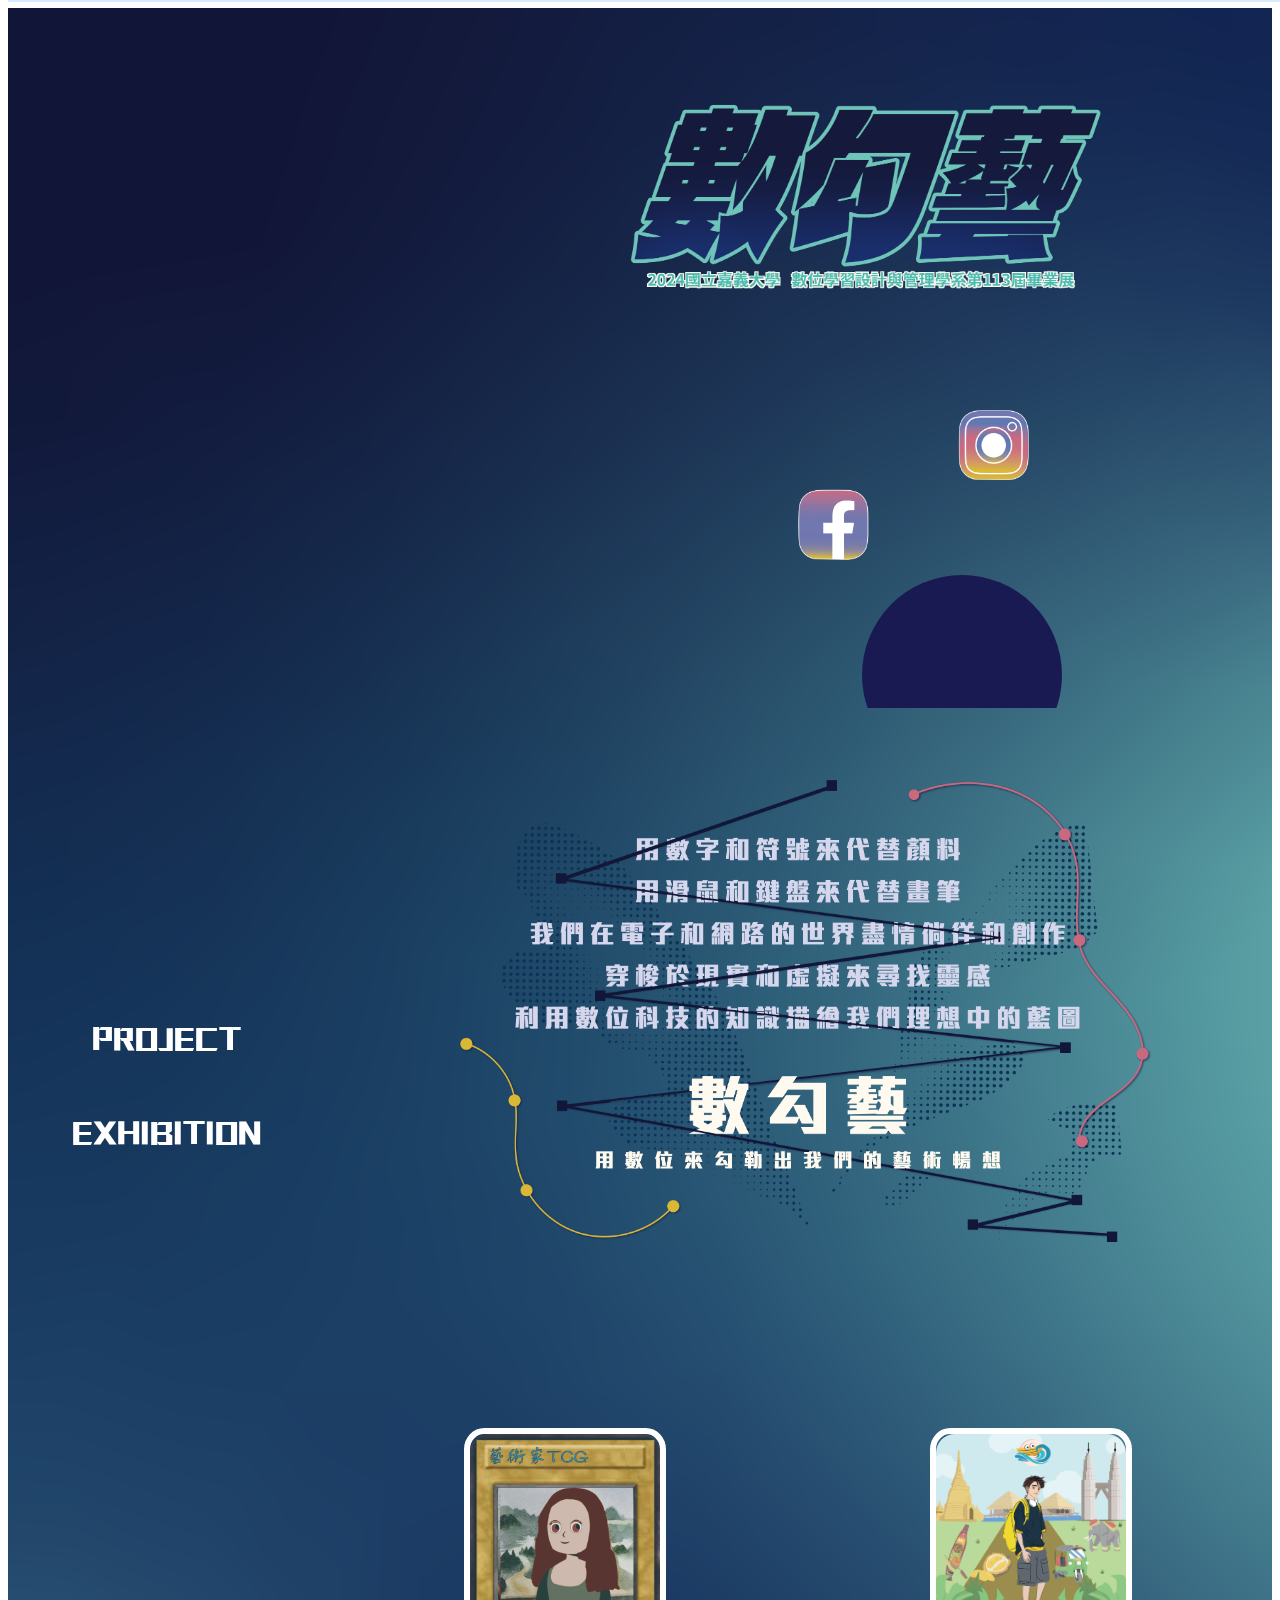
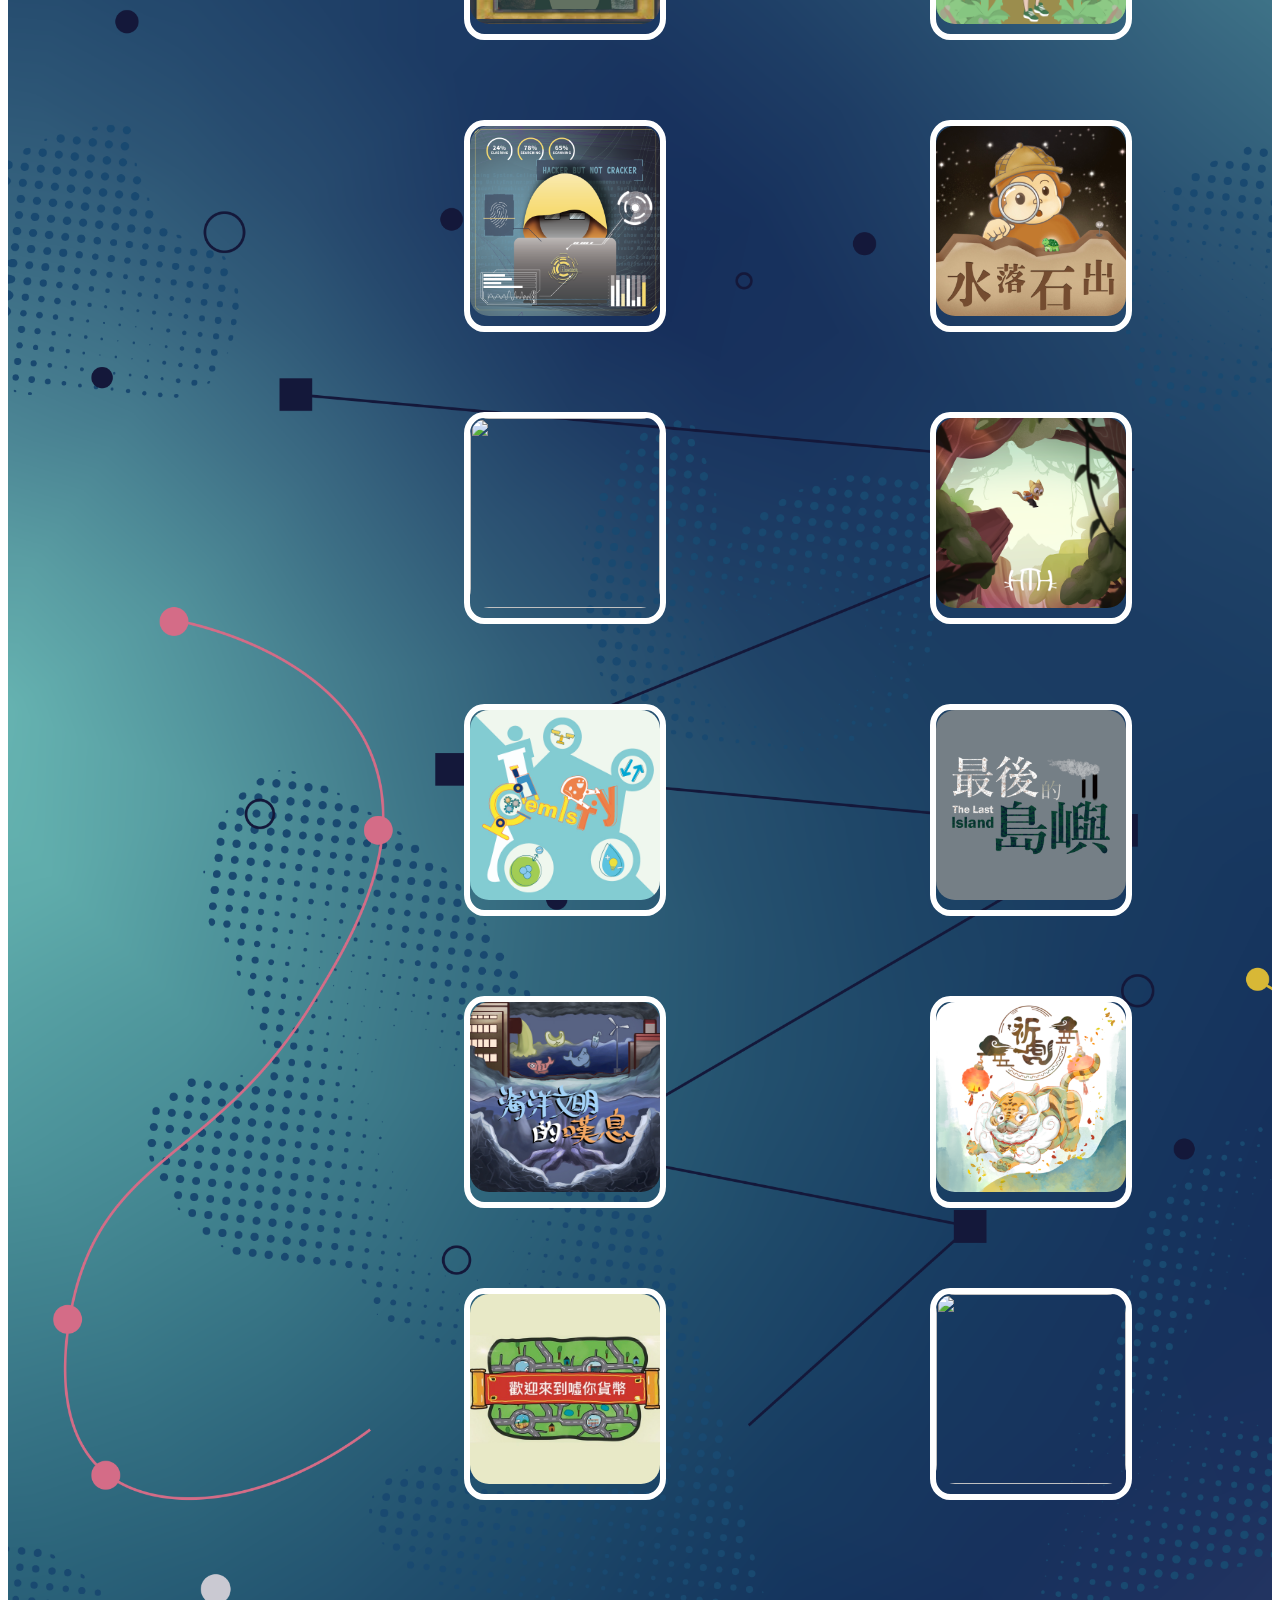
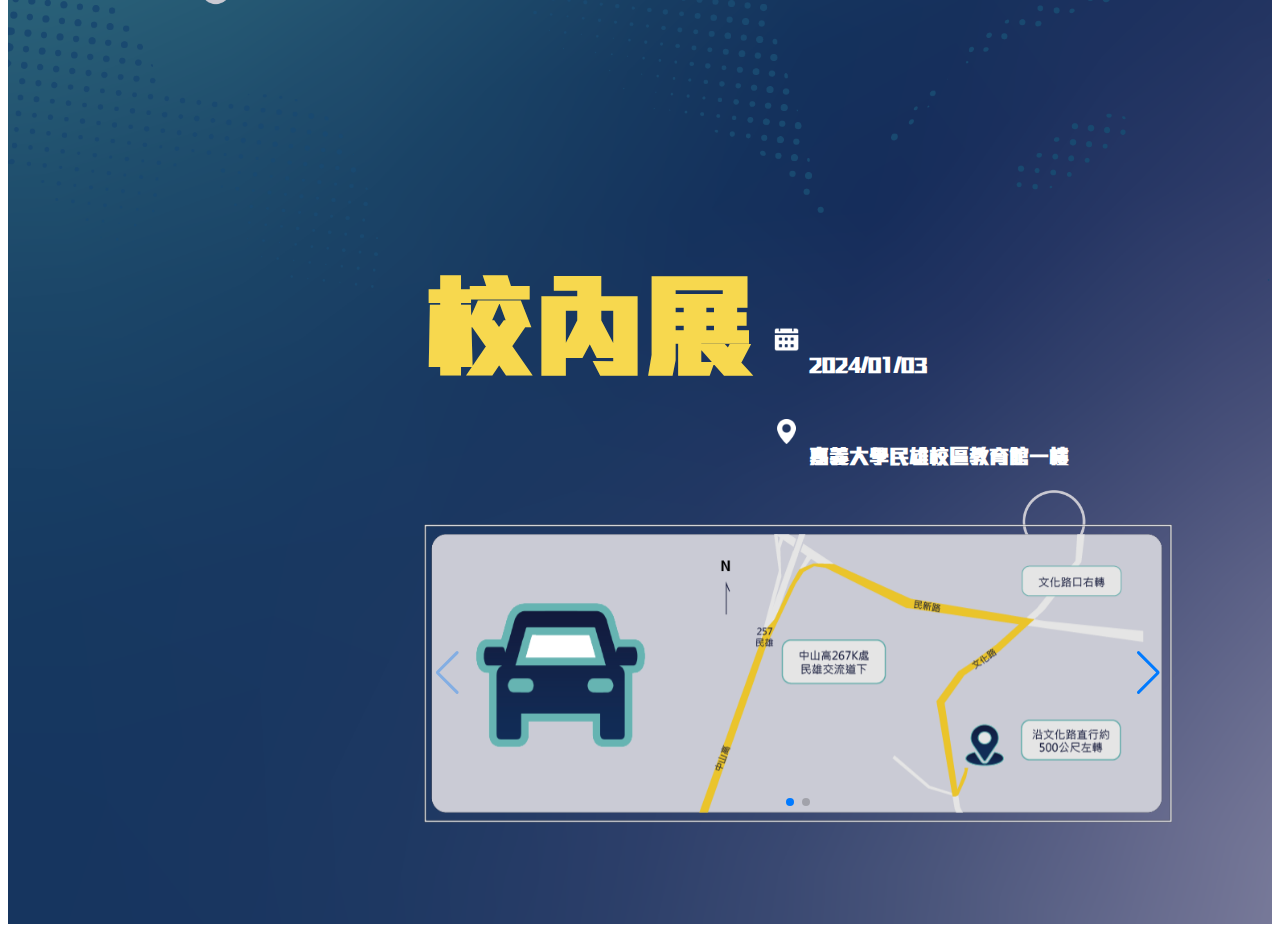
==== index.html @ fd6ba342 "1211" ====
<!DOCTYPE HTML>
<html>
<head>
    <meta charset="UTF-8">
    <meta name="viewport" content="width=device-width, initial-scale=1">
    <title>113屆 數勾藝</title>
    <!-- Favicon Icon -->
    <link rel="icon" type="images/png" href="#" />
    <!-- Main style CSS -->
    <link rel="stylesheet" href="css/style.css" />
    <!-- bootstrap -->
    <link href="https://cdn.jsdelivr.net/npm/bootstrap@5.0.2/dist/css/bootstrap.min.css" rel="stylesheet" integrity="sha384-EVSTQN3/azprG1Anm3QDgpJLIm9Nao0Yz1ztcQTwFspd3yD65VohhpuuCOmLASjC" crossorigin="anonymous">
    <script src="https://cdn.jsdelivr.net/npm/bootstrap@5.0.2/dist/js/bootstrap.bundle.min.js" integrity="sha384-MrcW6ZMFYlzcLA8Nl+NtUVF0sA7MsXsP1UyJoMp4YLEuNSfAP+JcXn/tWtIaxVXM" crossorigin="anonymous"></script>
    <!-- 字體 -->
    <link rel="preconnect" href="https://fonts.googleapis.com">
    <link rel="preconnect" href="https://fonts.gstatic.com" crossorigin>
    <link href="https://fonts.googleapis.com/css2?family=Aoboshi+One&display=swap" rel="stylesheet">
    <!-- 輪播 -->
    <link rel="stylesheet" href="https://cdn.jsdelivr.net/npm/swiper@11/swiper-bundle.min.css" />
    
</head>
<body>
    <header  id="navbar">
        <ul class="nav">
            <div>
                <li class="nav-item">
                    <a class="nav-link"  href="#" target="_blank"><div class="icon"></div></a>
                </li>
            </div>
            <div>
                <li class="nav-item project">
                    <a class="nav-link "  href="#" target="_blank">Project</a>
                </li>
                <li class="nav-item">
                    <a class="nav-link "  href="#"  target="_blank"><div class="iconR yt"></div></a>
                </li>
                <li class="nav-item">
                    <a class="nav-link "  href="#" target="_blank"><div class="iconR fb"></div></a>
                </li>
                <li class="nav-item">
                    <a class="nav-link " href="#" ><div class="iconR ig"></div></a>
                </li>
            </div>
        </ul>
    </header>
    
    <div class="bgAll">
        <section id="s1">
            
            <div class="top">
                <div class="icon big"></div>
                <a href="#"><div class="iconR ig content"></div></a>
                <a href="#"><div class="iconR fb content"></div></a>
                <a href="#"><div class="circle"></div></a>
                <iframe class="video" width="560" height="315" src="https://www.youtube.com/embed/B3FchQ9ta0U?si=20FSA_n8aL8uyVD2" title="YouTube video player" frameborder="0" allow="accelerometer; autoplay; clipboard-write; encrypted-media; gyroscope; picture-in-picture; web-share" allowfullscreen></iframe>
            </div>
        </section>
        
        <section id="s2">
            <div class="left">
                <div class="textL">
                    <a href="#run1">PROJECT</a><br><br>
                    <a href="#run2">EXHIBITION</a>
                </div>
            </div>
            <div class="right">
                <div class="intro">
                    <img src="image/介紹文字.png" alt="">
                </div>
                
                <div class="cards" id="run1">
                    <div>
                        <a href="#">
                            <img src="image/主視覺/藝術家TCG.jpg" alt="">
                            
                        </a>
                    </div>
                    <div>
                        <a href="#">
                            <img src="image/主視覺/你來See SEA.png" alt="">
                        </a>
                    </div>
                    <div>
                        <a href="#">
                            <img src="image/主視覺/Rootkit.png" alt="">
                        </a>
                    </div>
                    <div>
                        <a href="#">
                            <img src="image/主視覺/水落石出.jpg" alt="">
                        </a>
                    </div>
                    <div>
                        <a href="#">
                            <img src="image/主視覺/甲蟲.png" alt="">
                        </a>
                    </div>
                    <div>
                        <a href="#">
                            <img src="image/主視覺/HTH.png" alt="">
                        </a>
                    </div>
                    <div>
                        <a href="#">
                            <img src="image/主視覺/ChemIsTry.jpg" alt="">
                        </a>
                    </div>
                    <div>
                        <a href="#">
                            <img src="image/主視覺/最後的島嶼.png" alt="">
                        </a>
                    </div>
                    <div>
                        <a href="#">
                            <img src="image/主視覺/海洋文明的嘆息.jpg" alt="">
                        </a>
                    </div>
                    <div>
                        <a href="#">
                            <img src="image/主視覺/祈虎.PNG" alt="">
                        </a>
                    </div>
                    <div>
                        <a href="#">
                            <img src="image/主視覺/噓你貨幣.jpg" alt="">
                        </a>
                    </div>
                    <div>
                        <a href="#">
                            <img src="image/主視覺/漫步雲端.png" alt="">
                        </a>
                    </div>
                </div>
                
                <div class="exhibit" id="run2">
                    <div class="inner">
                        <div class="exhtext in">
                            <div>
                                <h1>校內展</h1>
                            </div>
                            <div class="detail">
                                <div class="date">
                                    <img src="image/calendarW.png" alt="">
                                    <h2 class="dateText">2024/01/03</h2>
                                </div>
                                <div class="place">
                                    <img src="image/pinW.png" alt="">
                                    <a href="https://maps.app.goo.gl/aUCXbXiKTsxiELLd9" target="_blank"><h2 class="placeText">嘉義大學民雄校區教育館一樓</h2></a>
                                </div>
                            </div>
                        </div>
                        <div class="swiper mySwiper">
                            <div class="swiper-wrapper">
                                <div class="swiper-slide"><img src="image/校內展汽車路線.png" alt=""></div>
                                <div class="swiper-slide"><img src="image/校內展公車路線.png" alt=""></div>
                            </div>
                            <div class="swiper-button-next"></div>
                            <div class="swiper-button-prev"></div>
                            <div class="swiper-pagination"></div>
                        </div>
                        
                    </div>
                </div>
            </div>
        </section>
    </div>
    
</body>

<script src="https://code.jquery.com/jquery-2.2.4.min.js" integrity="sha256-BbhdlvQf/xTY9gja0Dq3HiwQF8LaCRTXxZKRutelT44=" crossorigin="anonymous"></script>
<script src="https://cdn.jsdelivr.net/npm/swiper@11/swiper-bundle.min.js"></script>
<script src="js/script.js"></script>
</html>
---- css/style.css ----
@font-face {
    font-family: 'MyCustomFont';
    src: url('../font/MengNaChaoGangHei-1.otf') format('truetype'); /* 字體檔案的路徑和格式 */
    /* 可選：你也可以提供其他格式的字體，以確保跨瀏覽器的兼容性 */
}
*{
    font-family: 'MyCustomFont', sans-serif;
}
header{
    background-color: rgba(194, 226, 254, 0.648);
    position: fixed;
    width: 100%;
    z-index: 2;
    transition: top 0.3s ease;
    top: -100px;
}
.nav{
    display: flex;
    justify-content: space-between;
}
.nav div{
    flex-direction: row;
    display: flex;
    flex-wrap: wrap;
}
.nav  li{
    margin: 0px 10px 0px 10px;
}
.nav  li  a{
    display: flex;
    align-items: center;
    justify-content: center;
    padding: 0px 5px 0px 5px;
}
.nav-item.project > a{
    text-align: center;
    height: 66px;
    line-height: 50px;
    font-size: 22px;
    color: rgb(255, 255, 255);
}
.icon{
    background: url(../image/畢展主視覺標題文字.png);
    width: 120px;
    height: 70px;
    background-size: cover;
    background-repeat: no-repeat;
}
.iconR{
    width: 65px;
    height: 60px;
    background-size: contain;
    background-repeat: no-repeat;
}
.iconR.yt{
    background-image: url(../image/yt.png);
}
.iconR.fb{
    background-image: url(../image/fb.png);
}
.iconR.ig{
    background-image: url(../image/ig.png);
}

.all{
    height: 1000px;
    width: 100%;
    background-image: url(../image/bg.png);
    background-size: cover;
}
.bgAll{
    background-image: url(../image/長條圖（封面連下半部）.png);
    background-size: cover;
}
#s1 {
    width: 100%;
    height: 700px;
    overflow: hidden;
    position: relative;
    
}

.icon.big{
    position: absolute;
    width: 550px;
    height: 350px;
    top: 1vh;
    right: 160px;
}
.iconR.ig.content{
    position: absolute;
    right: 220px;
    top: 43vh;
    width: 110px;
    height: 100px;
}
.iconR.fb.content{
    position: absolute;
    right: 380px;
    top: 52vh;
    width: 110px;
    height: 100px;
}
.circle{
    position: absolute;
    width: 200px;
    height:200px;
    top: 63vh;
    right: 210px;
    border-radius: 50%;
    background-color: rgb(26, 26, 82);
}
.video{
    position: absolute;
    top: 48vh;
    left: 250px;
}
#s2{
    width: 100%;
    height: auto;
    /* background-image: url(../image/BG2.png);
    background-size: cover; */
    display: flex;
}
.left{
    height: auto;
    width: 25%;
    display: flex;
    align-items: center;
    flex-direction: column;
    padding-top: 300px;
    /* border-right: ; */
}
.right{
    height: 100%;
    width: 75%;
}
.left > div{
    position: sticky;
    top: 300px;
    text-align: center;
}
.left > div a{
    font-size: 30px;
    font-family: 'MyCustomFont', sans-serif;
    color: rgb(0, 0, 0);
    text-decoration: none;
    color: white;
}
.left a:hover{
    text-decoration: underline;
}
.cards{
    display: flex;
    justify-content: space-between;
    flex-wrap: wrap;
    padding: 100px;
}.cards > div{
    margin: 40px;
    /* filter: drop-shadow(2px 2px 10px white); */
    border: solid 6px white;
    border-radius: 10%;
}
.cards > div img{
    width: 190px;
    height: 190px;
    border-radius: 10%;
}

.cards div:hover img{
    opacity: 0.4;
    transition-duration: 0.5s;
}
.cards div:hover{
    transform: scale(1.2);
    transition-duration: 0.5s;
}
.cards div:hover::after{
    opacity: 1;
    transition-duration: 0.5s;
}
.cards > div::after{
    position: absolute;
    width: 190px;
    height: 190px;
    color: rgb(255, 255, 255);
    opacity: 0;
    letter-spacing: 3px;
    top: 70px;
}
.cards > div::before{
    position: absolute;
    width: 190px;
    height: 190px;
    color: rgb(255, 255, 255);
    letter-spacing: 3px;
    top: 105px;
    opacity: 0;
}
.cards > div:nth-child(1)::after{
    content: 'TCG藝術家';
    left: 31px;
    font-size: 22px;
}
.cards > div:nth-child(1)::before{
    content: '#藝術家 #TCG卡牌';
    left: 28px;
    font-size: 12px;
}
.cards > div:nth-child(2)::after{
    content: '你來See SEA';
    left: 16px;
    font-size: 20px;
}
.cards > div:nth-child(2)::before{
    content: '#東南亞 #遊戲';
    left: 40px;
    font-size: 12px;
    top: 102px;
}
.cards > div:nth-child(3)::after{
    content: 'Rootkit';
    left: 36px;
    top: 67px;
    font-size: 26px;
}
.cards > div:nth-child(3)::before{
    content: '#解謎遊戲 #駭客';
    left: 38px;
    font-size: 12px;
}
.cards > div:nth-child(4)::after{
    content: '水落石出';
    left: 38px;
    top: 67px;
    font-size: 27px;
}
.cards > div:nth-child(4)::before{
    content: '#實境解謎 #化石知識';
    left: 22px;
    top: 107px;
    font-size: 12px;
}
.cards > div:nth-child(5)::after{
    content: '甲蟲大小飼';
    left: 25px;
    top: 67px;
    font-size: 26px;
}
.cards > div:nth-child(5)::before{
    content: '#甲蟲電子書 #新手入門須知';
    left: 7px;
    top: 107px;
    font-size: 11px;
}
.cards > div:nth-child(6)::after{
    content: 'HTH';
    left: 65px;
    top: 67px;
    font-size: 27px;
}
.cards > div:nth-child(6)::before{
    content: '#橫幅2D遊戲 #家庭關係';
    left: 14px;
    top: 107px;
    font-size: 11px;
}
.cards > div:nth-child(7)::after{
    content: 'ChemIsTry';
    left: 20px;
    font-size: 22px;
}
.cards > div:nth-child(7)::before{
    content: '#數位教材 #化學網頁';
    left: 20px;
    font-size: 12px;
}
.cards > div:nth-child(8)::after{
    content: '最後的島嶼';
    left: 26px;
    top: 67px;
    font-size: 26px;
}
.cards > div:nth-child(8)::before{
    content: '#桌遊 #全球暖化';
    left: 37px;
    top: 107px;
    font-size: 12px;
}
.cards > div:nth-child(9)::after{
    content: '海洋文明的嘆息';
    left: 16px;
    font-size: 20px;
}
.cards > div:nth-child(9)::before{
    content: '#海洋汙染 #橫向RPG遊戲';
    left: 12px;
    font-size: 11px;
}
.cards > div:nth-child(10)::after{
    content: '祈虎';
    left: 65px;
    top: 67px;
    font-size: 27px;
}
.cards > div:nth-child(10)::before{
    content: '#民間信仰 #本土文化';
    left: 22px;
    top: 107px;
    font-size: 12px;
}
.cards > div:nth-child(11)::after{
    content: '噓你貨幣';
    left: 38px;
    top: 67px;
    font-size: 27px;
}
.cards > div:nth-child(11)::before{
    content: '#虛擬貨幣 #動畫影片';
    left: 22px;
    top: 107px;
    font-size: 12px;
}
.cards > div:nth-child(12)::after{
    content: '漫步雲端';
    left: 38px;
    top: 67px;
    font-size: 27px;
}
.cards > div:nth-child(12)::before{
    content: '#360環景 #多媒體互動平台';
    left: 5px;
    top: 107px;
    font-size: 11px;
}
.cards div:hover::after{
    opacity: 1;
    transition-duration: 0.5s;
}
.cards div:hover::before{
    opacity: 1;
    transition-duration: 0.5s;
}
.intro{
    display: flex;
    justify-content: center;
    align-items: center;
}
.intro img{
    width: 80%;
}
.exhibit{
    padding: 100px;
}
.inner{
    display: flex;
    justify-content: center;
    flex-direction: column;
    align-items: center;
}

.exhtext{
    display: flex;
    justify-content: start;
    align-items: flex-end;
    flex-direction: row;
    width: 100%;
}
.exhtext > div:first-child{
    margin-right: 20px;
}
.exhtext h1{
    color: rgb(247, 216, 78);
    font-size: 110px;
}
.exhtext h2{
    color: white;
    padding-bottom: 10px;
    font-size: 20px;
}
.exhtext a{
    text-decoration: none;
}
.innerPho img{
    width: 100%;   
}
.detail > div{
    display: flex;
    flex-direction: row;
    margin-bottom: 8px;
    text-align: center;
}
.detail img{
    width: 25px;
    height: 25px;
    margin-right: 10px;
}
.swiper {
    width: 100%;
    height: 100%;
    margin-top: 10px;
}

.swiper-slide {
    text-align: center;
    font-size: 18px;
    background: transparent;
    display: flex;
    justify-content: center;
    align-items: center;
}

.swiper-slide img {
    display: block;
    width: 100%;
    height: 100%;
    object-fit: cover;
}
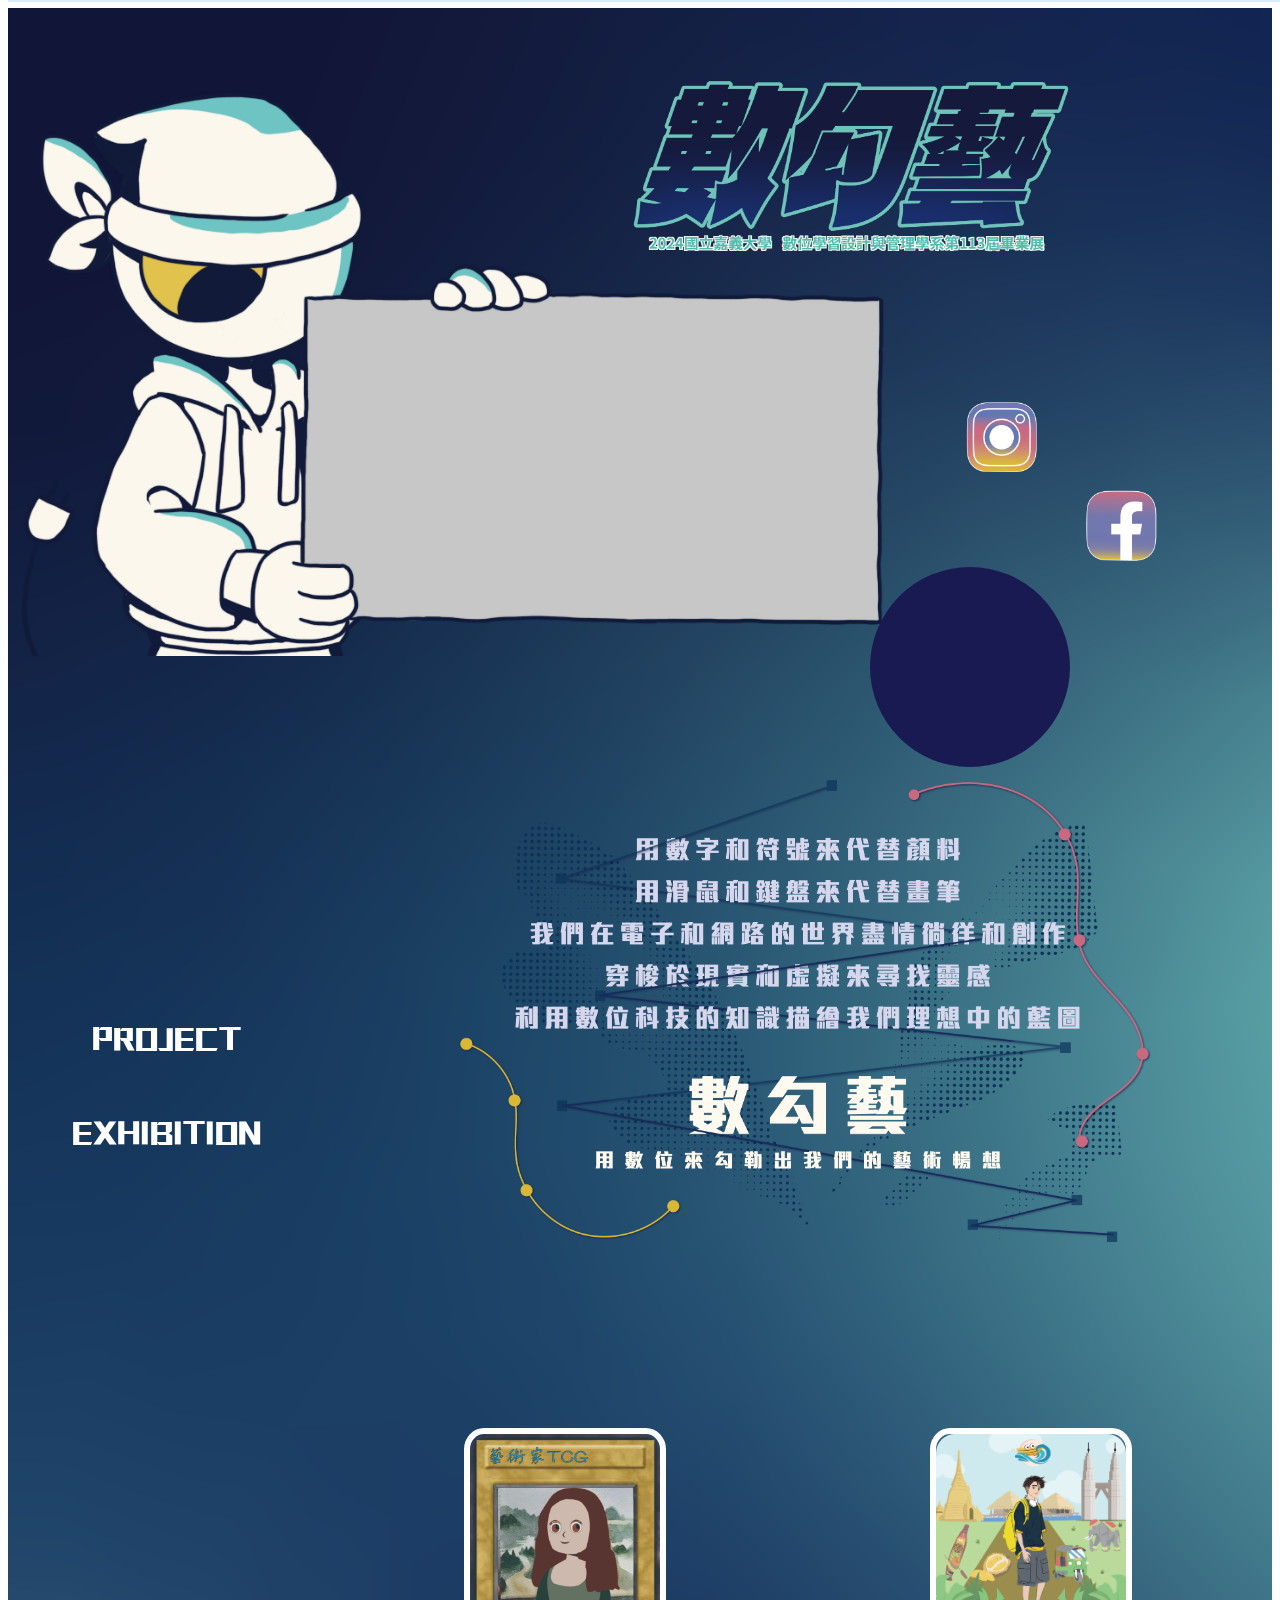
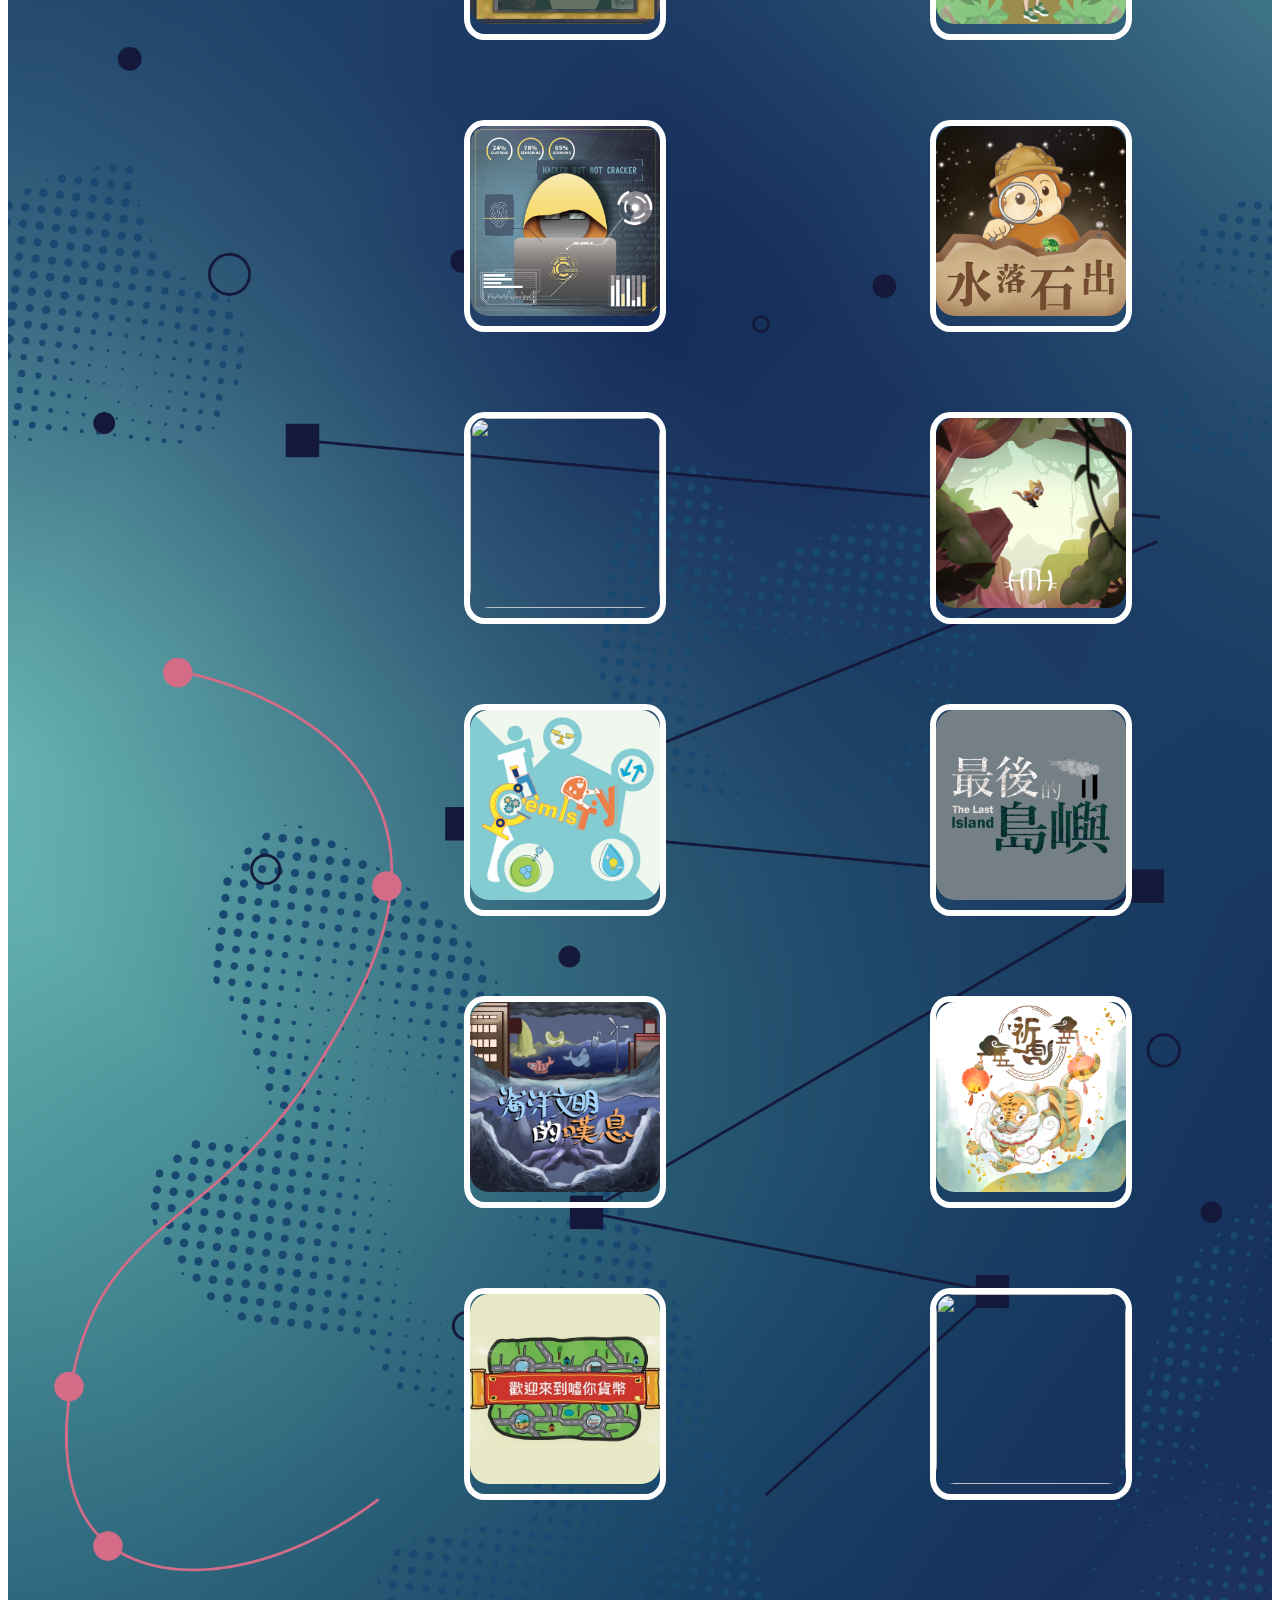
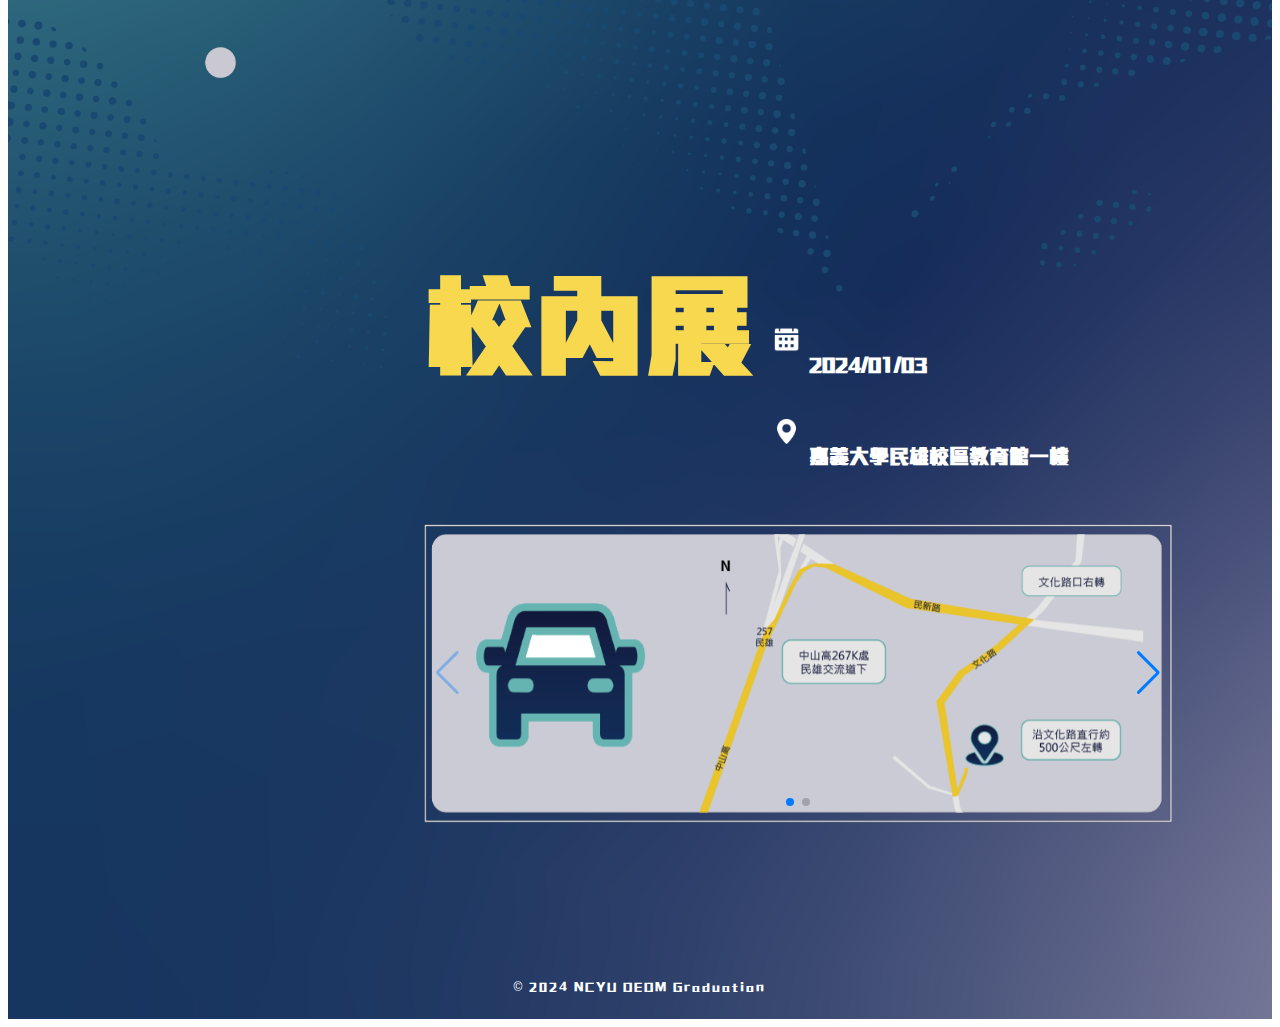
==== commit 116fdc95: "1213" ====
--- a/index.html
+++ b/index.html
@@ -11,10 +11,6 @@
     <!-- bootstrap -->
     <link href="https://cdn.jsdelivr.net/npm/bootstrap@5.0.2/dist/css/bootstrap.min.css" rel="stylesheet" integrity="sha384-EVSTQN3/azprG1Anm3QDgpJLIm9Nao0Yz1ztcQTwFspd3yD65VohhpuuCOmLASjC" crossorigin="anonymous">
     <script src="https://cdn.jsdelivr.net/npm/bootstrap@5.0.2/dist/js/bootstrap.bundle.min.js" integrity="sha384-MrcW6ZMFYlzcLA8Nl+NtUVF0sA7MsXsP1UyJoMp4YLEuNSfAP+JcXn/tWtIaxVXM" crossorigin="anonymous"></script>
-    <!-- 字體 -->
-    <link rel="preconnect" href="https://fonts.googleapis.com">
-    <link rel="preconnect" href="https://fonts.gstatic.com" crossorigin>
-    <link href="https://fonts.googleapis.com/css2?family=Aoboshi+One&display=swap" rel="stylesheet">
     <!-- 輪播 -->
     <link rel="stylesheet" href="https://cdn.jsdelivr.net/npm/swiper@11/swiper-bundle.min.css" />
     
@@ -49,10 +45,11 @@
             
             <div class="top">
                 <div class="icon big"></div>
+                <div class="videoBG"><img src="image/影片背景.PNG" alt=""></div>
                 <a href="#"><div class="iconR ig content"></div></a>
                 <a href="#"><div class="iconR fb content"></div></a>
                 <a href="#"><div class="circle"></div></a>
-                <iframe class="video" width="560" height="315" src="https://www.youtube.com/embed/B3FchQ9ta0U?si=20FSA_n8aL8uyVD2" title="YouTube video player" frameborder="0" allow="accelerometer; autoplay; clipboard-write; encrypted-media; gyroscope; picture-in-picture; web-share" allowfullscreen></iframe>
+                <div class="video"><iframe  width="560" height="315" src="https://www.youtube.com/embed/B3FchQ9ta0U?si=20FSA_n8aL8uyVD2" title="YouTube video player" frameborder="0" allow="accelerometer; autoplay; clipboard-write; encrypted-media; gyroscope; picture-in-picture; web-share" allowfullscreen></iframe></div>
             </div>
         </section>
         
@@ -80,11 +77,11 @@
                             <img src="image/主視覺/你來See SEA.png" alt="">
                         </a>
                     </div>
-                    <div>
-                        <a href="#">
+                    <a href="Rootkit.html">
+                        <div>
                             <img src="image/主視覺/Rootkit.png" alt="">
-                        </a>
-                    </div>
+                        </div>
+                    </a>
                     <div>
                         <a href="#">
                             <img src="image/主視覺/水落石出.jpg" alt="">
@@ -163,8 +160,12 @@
                 </div>
             </div>
         </section>
+        <footer>
+            <p>© 2024 NCYU DEDM Graduation</p>
+        </footer>
     </div>
     
+
 </body>
 
 <script src="https://code.jquery.com/jquery-2.2.4.min.js" integrity="sha256-BbhdlvQf/xTY9gja0Dq3HiwQF8LaCRTXxZKRutelT44=" crossorigin="anonymous"></script>
--- a/css/style.css
+++ b/css/style.css
@@ -75,16 +75,14 @@
 #s1 {
     width: 100%;
     height: 700px;
-    overflow: hidden;
-    position: relative;
     
 }
 
 .icon.big{
     position: absolute;
     width: 550px;
-    height: 350px;
-    top: 1vh;
+    height: 300px;
+    top: 0;
     right: 160px;
 }
 .iconR.ig.content{
@@ -96,10 +94,15 @@
 }
 .iconR.fb.content{
     position: absolute;
-    right: 380px;
-    top: 52vh;
+    right: 100px;
+    top: 53vh;
     width: 110px;
     height: 100px;
+}
+.videoBG img{
+    position: absolute;
+    top: 9.5vh;
+    width: 69%;
 }
 .circle{
     position: absolute;
@@ -112,8 +115,8 @@
 }
 .video{
     position: absolute;
-    top: 48vh;
-    left: 250px;
+    top: 46.5vh;
+    left: 27vw;
 }
 #s2{
     width: 100%;
@@ -155,7 +158,8 @@
     justify-content: space-between;
     flex-wrap: wrap;
     padding: 100px;
-}.cards > div{
+}
+.cards > div{
     margin: 40px;
     /* filter: drop-shadow(2px 2px 10px white); */
     border: solid 6px white;
@@ -197,6 +201,37 @@
     top: 105px;
     opacity: 0;
 }
+/* ttt */
+.cards > a > div{
+    margin: 40px;
+    /* filter: drop-shadow(2px 2px 10px white); */
+    border: solid 6px white;
+    border-radius: 10%;
+}
+.cards > a > div img{
+    width: 190px;
+    height: 190px;
+    border-radius: 10%;
+}
+.cards > a > div::after{
+    position: absolute;
+    width: 190px;
+    height: 190px;
+    color: rgb(255, 255, 255);
+    opacity: 0;
+    letter-spacing: 3px;
+    top: 70px;
+}
+.cards > a > div::before{
+    position: absolute;
+    width: 190px;
+    height: 190px;
+    color: rgb(255, 255, 255);
+    letter-spacing: 3px;
+    top: 105px;
+    opacity: 0;
+}
+/* ttt */
 .cards > div:nth-child(1)::after{
     content: 'TCG藝術家';
     left: 31px;
@@ -218,13 +253,13 @@
     font-size: 12px;
     top: 102px;
 }
-.cards > div:nth-child(3)::after{
+.cards > a > div::after{
     content: 'Rootkit';
     left: 36px;
     top: 67px;
     font-size: 26px;
 }
-.cards > div:nth-child(3)::before{
+.cards > a > div::before{
     content: '#解謎遊戲 #駭客';
     left: 38px;
     font-size: 12px;
@@ -341,6 +376,18 @@
     opacity: 1;
     transition-duration: 0.5s;
 }
+
+/* ttt */
+.cards > a > div:hover::after{
+    opacity: 1;
+    transition-duration: 0.5s;
+}
+.cards > a > div:hover::before{
+    opacity: 1;
+    transition-duration: 0.5s;
+}
+/* ttt */
+
 .intro{
     display: flex;
     justify-content: center;
@@ -351,6 +398,7 @@
 }
 .exhibit{
     padding: 100px;
+    padding-bottom: 150px;
 }
 .inner{
     display: flex;
@@ -395,6 +443,17 @@
     height: 25px;
     margin-right: 10px;
 }
+footer{
+    display: flex;
+    justify-content: center;
+}
+footer p{
+    margin: 0;
+    padding-bottom: 20px;
+    color: white;
+    letter-spacing: 2px;
+    font-size: 12px;
+}
 .swiper {
     width: 100%;
     height: 100%;
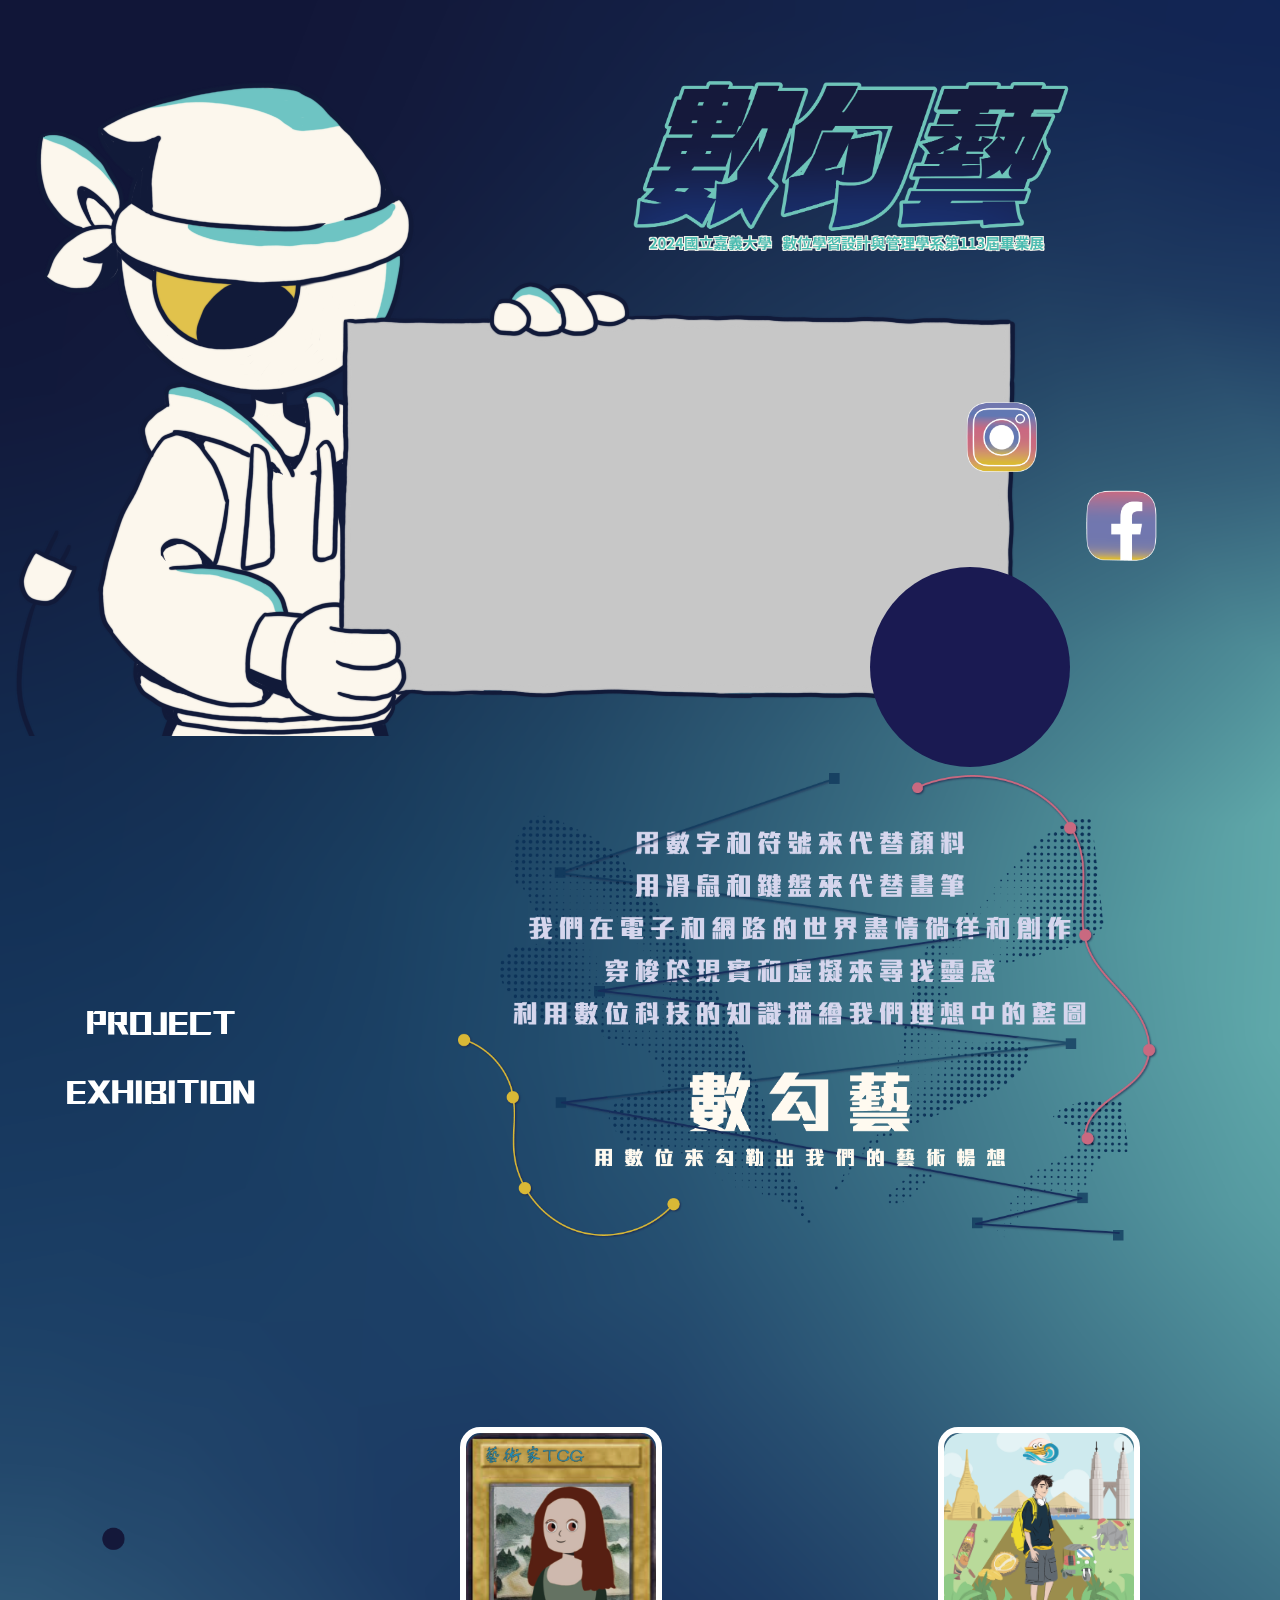
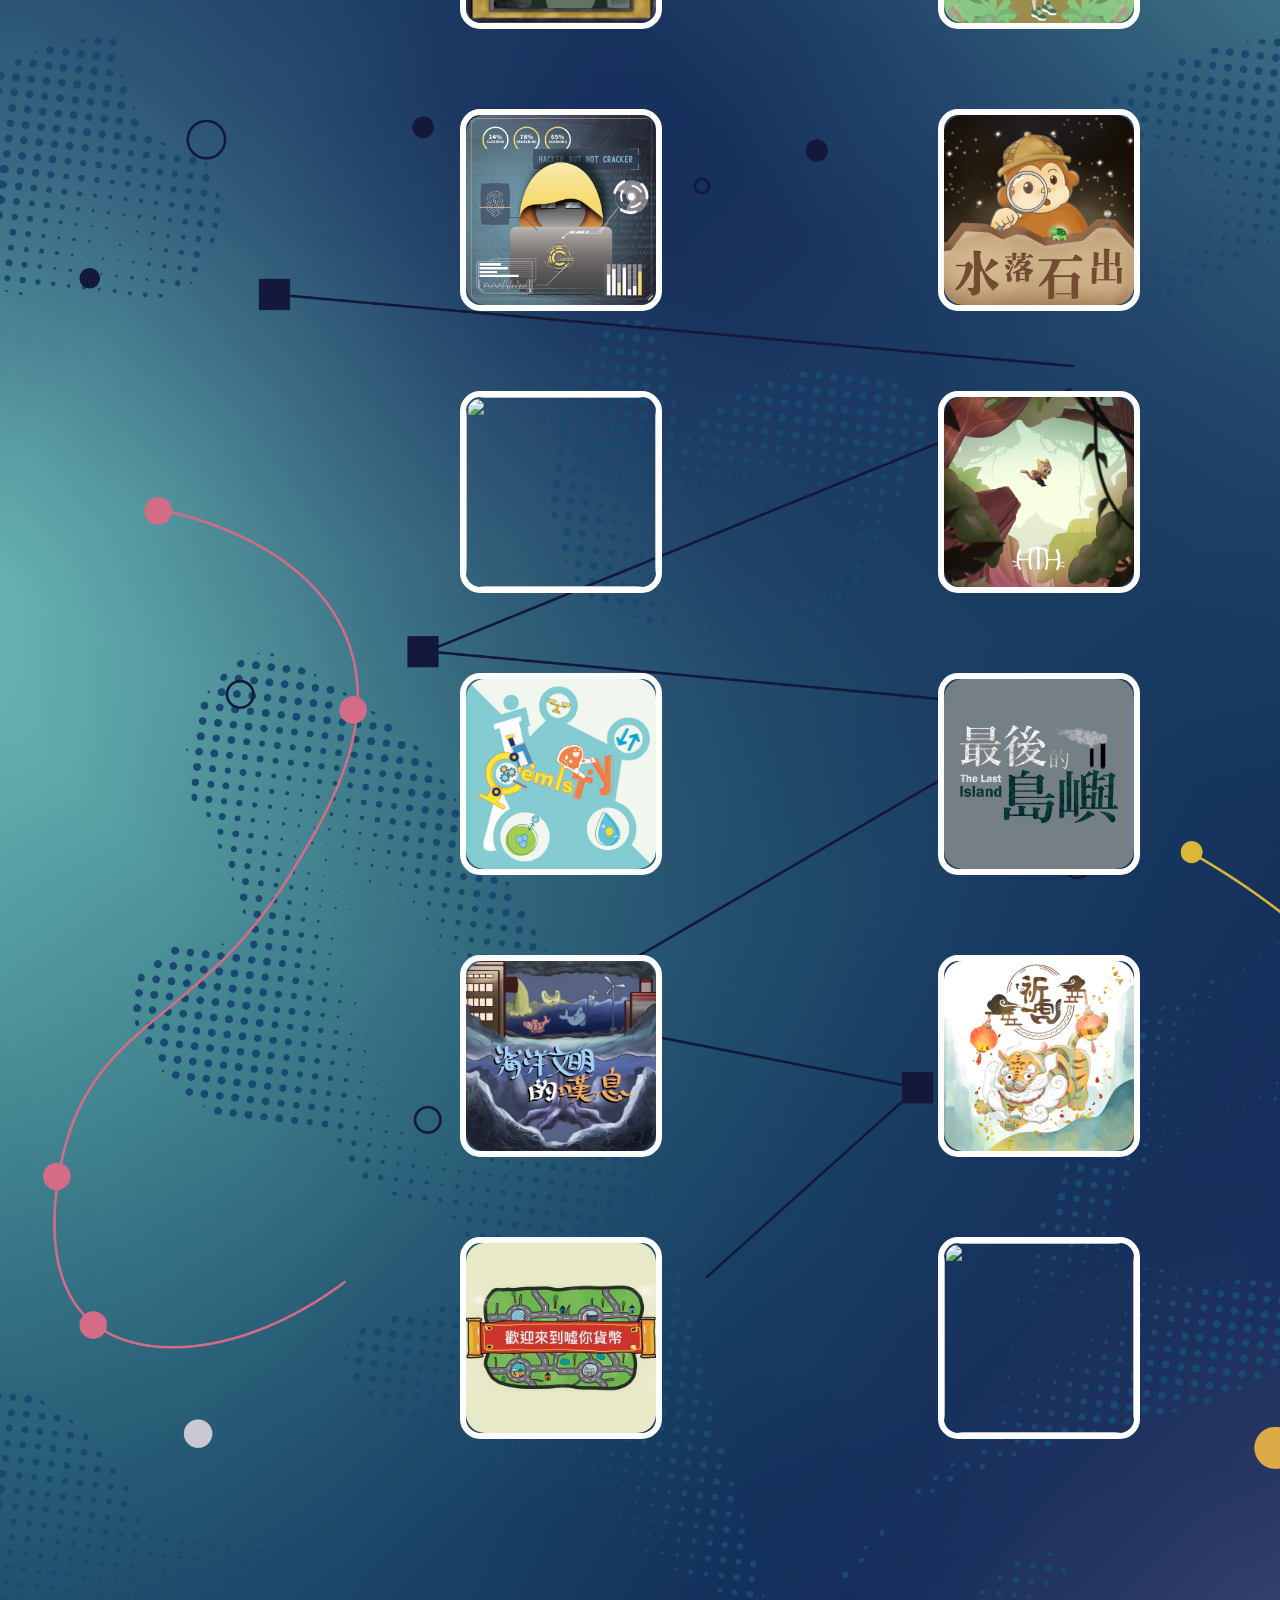
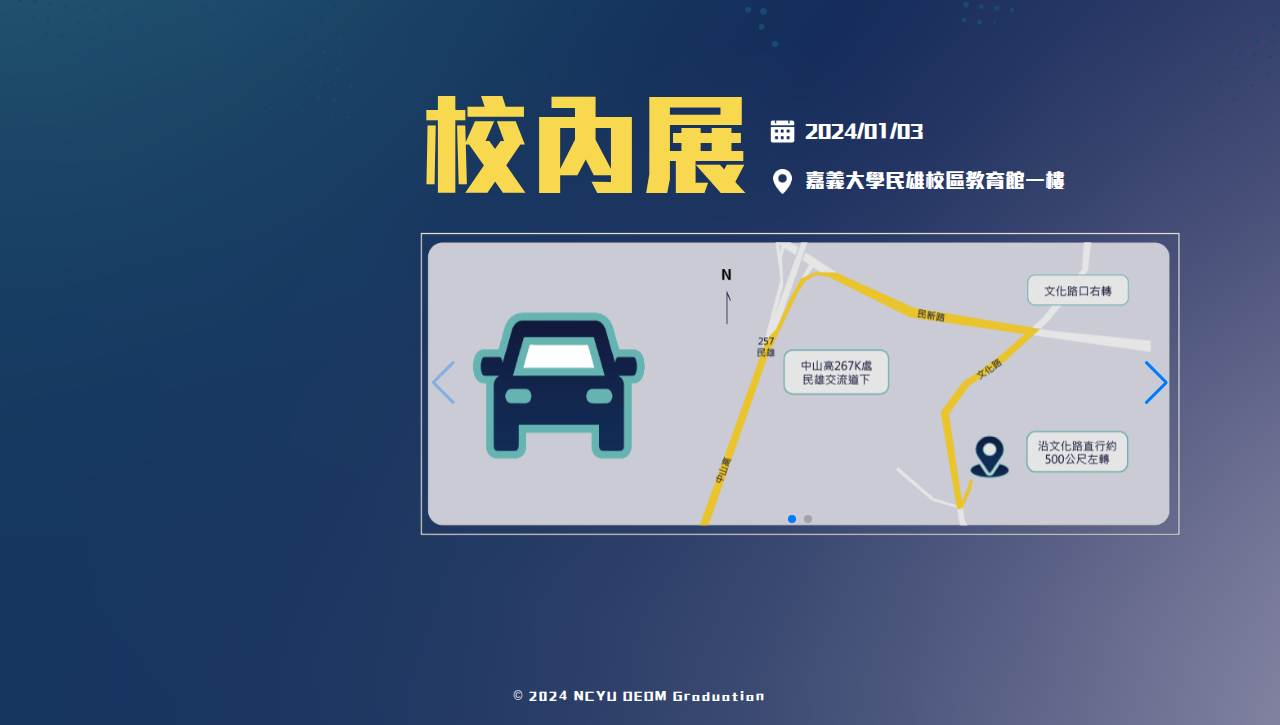
==== commit fd655751: "1215" ====
--- a/index.html
+++ b/index.html
@@ -9,8 +9,10 @@
     <!-- Main style CSS -->
     <link rel="stylesheet" href="css/style.css" />
     <!-- bootstrap -->
-    <link href="https://cdn.jsdelivr.net/npm/bootstrap@5.0.2/dist/css/bootstrap.min.css" rel="stylesheet" integrity="sha384-EVSTQN3/azprG1Anm3QDgpJLIm9Nao0Yz1ztcQTwFspd3yD65VohhpuuCOmLASjC" crossorigin="anonymous">
-    <script src="https://cdn.jsdelivr.net/npm/bootstrap@5.0.2/dist/js/bootstrap.bundle.min.js" integrity="sha384-MrcW6ZMFYlzcLA8Nl+NtUVF0sA7MsXsP1UyJoMp4YLEuNSfAP+JcXn/tWtIaxVXM" crossorigin="anonymous"></script>
+    <link rel="stylesheet" href="https://cdn.jsdelivr.net/npm/bootstrap@4.3.1/dist/css/bootstrap.min.css" integrity="sha384-ggOyR0iXCbMQv3Xipma34MD+dH/1fQ784/j6cY/iJTQUOhcWr7x9JvoRxT2MZw1T" crossorigin="anonymous">
+    <script src="https://code.jquery.com/jquery-3.3.1.slim.min.js" integrity="sha384-q8i/X+965DzO0rT7abK41JStQIAqVgRVzpbzo5smXKp4YfRvH+8abtTE1Pi6jizo" crossorigin="anonymous"></script>
+    <script src="https://cdn.jsdelivr.net/npm/popper.js@1.14.7/dist/umd/popper.min.js" integrity="sha384-UO2eT0CpHqdSJQ6hJty5KVphtPhzWj9WO1clHTMGa3JDZwrnQq4sF86dIHNDz0W1" crossorigin="anonymous"></script>
+    <script src="https://cdn.jsdelivr.net/npm/bootstrap@4.3.1/dist/js/bootstrap.min.js" integrity="sha384-JjSmVgyd0p3pXB1rRibZUAYoIIy6OrQ6VrjIEaFf/nJGzIxFDsf4x0xIM+B07jRM" crossorigin="anonymous"></script>
     <!-- 輪播 -->
     <link rel="stylesheet" href="https://cdn.jsdelivr.net/npm/swiper@11/swiper-bundle.min.css" />
     
@@ -45,11 +47,16 @@
             
             <div class="top">
                 <div class="icon big"></div>
-                <div class="videoBG"><img src="image/影片背景.PNG" alt=""></div>
+                <div class="videoBG">
+                    <img src="image/影片背景.PNG" alt="">
+                    <div class="embed-responsive embed-responsive-16by9" id="video">
+                        <iframe  width="560" height="315" src="https://www.youtube.com/embed/B3FchQ9ta0U?si=20FSA_n8aL8uyVD2" title="YouTube video player" frameborder="0" allow="accelerometer; autoplay; clipboard-write; encrypted-media; gyroscope; picture-in-picture; web-share" allowfullscreen></iframe>
+                    </div>
+                </div>
                 <a href="#"><div class="iconR ig content"></div></a>
                 <a href="#"><div class="iconR fb content"></div></a>
                 <a href="#"><div class="circle"></div></a>
-                <div class="video"><iframe  width="560" height="315" src="https://www.youtube.com/embed/B3FchQ9ta0U?si=20FSA_n8aL8uyVD2" title="YouTube video player" frameborder="0" allow="accelerometer; autoplay; clipboard-write; encrypted-media; gyroscope; picture-in-picture; web-share" allowfullscreen></iframe></div>
+                
             </div>
         </section>
         
@@ -66,67 +73,74 @@
                 </div>
                 
                 <div class="cards" id="run1">
-                    <div>
-                        <a href="#">
-                            <img src="image/主視覺/藝術家TCG.jpg" alt="">
-                            
-                        </a>
-                    </div>
-                    <div>
-                        <a href="#">
+                    <a href="#">
+                        <div>    
+                            <img src="image/主視覺/藝術家TCG.png" alt="">                           
+                        </div>
+                    </a>               
+                    <a href="#">
+                        <div>
                             <img src="image/主視覺/你來See SEA.png" alt="">
-                        </a>
-                    </div>
+                        </div>
+                    </a>
                     <a href="Rootkit.html">
                         <div>
                             <img src="image/主視覺/Rootkit.png" alt="">
                         </div>
                     </a>
-                    <div>
-                        <a href="#">
+                    <a href="#">
+                        <div>
                             <img src="image/主視覺/水落石出.jpg" alt="">
-                        </a>
-                    </div>
-                    <div>
-                        <a href="#">
+                        </div>
+                    </a>
+                    <a href="#">
+                        <div>
                             <img src="image/主視覺/甲蟲.png" alt="">
-                        </a>
-                    </div>
-                    <div>
-                        <a href="#">
+                            
+                        </div>
+                    </a>
+                    <a href="#">
+                        <div>
                             <img src="image/主視覺/HTH.png" alt="">
-                        </a>
-                    </div>
-                    <div>
-                        <a href="#">
-                            <img src="image/主視覺/ChemIsTry.jpg" alt="">
-                        </a>
-                    </div>
-                    <div>
-                        <a href="#">
+                            
+                        </div>
+                    </a>
+                    <a href="#">
+                        <div>
+                            <img src="image/主視覺/ChemIsTry.png" alt="">
+                            
+                        </div>
+                    </a>
+                    <a href="#">
+                        <div>
                             <img src="image/主視覺/最後的島嶼.png" alt="">
-                        </a>
-                    </div>
-                    <div>
-                        <a href="#">
+                            
+                        </div>
+                    </a>
+                    <a href="#">
+                        <div>
                             <img src="image/主視覺/海洋文明的嘆息.jpg" alt="">
-                        </a>
-                    </div>
-                    <div>
-                        <a href="#">
+                            
+                        </div>
+                    </a>
+                    <a href="#">
+                        <div>
                             <img src="image/主視覺/祈虎.PNG" alt="">
-                        </a>
-                    </div>
-                    <div>
-                        <a href="#">
+                            
+                        </div>
+                    </a>
+                    <a href="#">
+                        <div>
                             <img src="image/主視覺/噓你貨幣.jpg" alt="">
-                        </a>
-                    </div>
-                    <div>
-                        <a href="#">
+                            
+                        </div>
+                    </a>
+                    <a href="#">
+                        <div>
                             <img src="image/主視覺/漫步雲端.png" alt="">
-                        </a>
-                    </div>
+                            
+                        </div>
+                    </a>
                 </div>
                 
                 <div class="exhibit" id="run2">
@@ -160,12 +174,12 @@
                 </div>
             </div>
         </section>
-        <footer>
+        <footer class="footer">
             <p>© 2024 NCYU DEDM Graduation</p>
         </footer>
     </div>
     
-
+    
 </body>
 
 <script src="https://code.jquery.com/jquery-2.2.4.min.js" integrity="sha256-BbhdlvQf/xTY9gja0Dq3HiwQF8LaCRTXxZKRutelT44=" crossorigin="anonymous"></script>
--- a/css/style.css
+++ b/css/style.css
@@ -99,10 +99,20 @@
     width: 110px;
     height: 100px;
 }
+.videoBG{
+    width: 60%;
+    top: 75px;
+    position: absolute;
+}
 .videoBG img{
-    position: absolute;
-    top: 9.5vh;
-    width: 69%;
+    
+    
+}
+#video{
+    position: absolute;
+    top: 230px;
+    left: 26vw;
+    width: 65%;
 }
 .circle{
     position: absolute;
@@ -113,16 +123,10 @@
     border-radius: 50%;
     background-color: rgb(26, 26, 82);
 }
-.video{
-    position: absolute;
-    top: 46.5vh;
-    left: 27vw;
-}
+
 #s2{
     width: 100%;
     height: auto;
-    /* background-image: url(../image/BG2.png);
-    background-size: cover; */
     display: flex;
 }
 .left{
@@ -159,31 +163,30 @@
     flex-wrap: wrap;
     padding: 100px;
 }
-.cards > div{
+
+.cards div:hover img{
+    opacity: 0.4;
+    transition-duration: 0.5s;
+}
+.cards div:hover{
+    transform: scale(1.2);
+    transition-duration: 0.5s;
+}
+.cards div:hover::after{
+    opacity: 1;
+    transition-duration: 0.5s;
+}
+.cards > a > div{
     margin: 40px;
-    /* filter: drop-shadow(2px 2px 10px white); */
     border: solid 6px white;
     border-radius: 10%;
 }
-.cards > div img{
+.cards > a > div img{
     width: 190px;
     height: 190px;
     border-radius: 10%;
 }
-
-.cards div:hover img{
-    opacity: 0.4;
-    transition-duration: 0.5s;
-}
-.cards div:hover{
-    transform: scale(1.2);
-    transition-duration: 0.5s;
-}
-.cards div:hover::after{
-    opacity: 1;
-    transition-duration: 0.5s;
-}
-.cards > div::after{
+.cards > a > div::after{
     position: absolute;
     width: 190px;
     height: 190px;
@@ -192,7 +195,7 @@
     letter-spacing: 3px;
     top: 70px;
 }
-.cards > div::before{
+.cards > a > div::before{
     position: absolute;
     width: 190px;
     height: 190px;
@@ -201,53 +204,22 @@
     top: 105px;
     opacity: 0;
 }
-/* ttt */
-.cards > a > div{
-    margin: 40px;
-    /* filter: drop-shadow(2px 2px 10px white); */
-    border: solid 6px white;
-    border-radius: 10%;
-}
-.cards > a > div img{
-    width: 190px;
-    height: 190px;
-    border-radius: 10%;
-}
-.cards > a > div::after{
-    position: absolute;
-    width: 190px;
-    height: 190px;
-    color: rgb(255, 255, 255);
-    opacity: 0;
-    letter-spacing: 3px;
-    top: 70px;
-}
-.cards > a > div::before{
-    position: absolute;
-    width: 190px;
-    height: 190px;
-    color: rgb(255, 255, 255);
-    letter-spacing: 3px;
-    top: 105px;
-    opacity: 0;
-}
-/* ttt */
-.cards > div:nth-child(1)::after{
+.cards > a > div:nth-child(1)::after{
     content: 'TCG藝術家';
     left: 31px;
     font-size: 22px;
 }
-.cards > div:nth-child(1)::before{
+.cards > a > div:nth-child(1)::before{
     content: '#藝術家 #TCG卡牌';
     left: 28px;
     font-size: 12px;
 }
-.cards > div:nth-child(2)::after{
+.cards > a > div:nth-child(2)::after{
     content: '你來See SEA';
     left: 16px;
     font-size: 20px;
 }
-.cards > div:nth-child(2)::before{
+.cards > a > div:nth-child(2)::before{
     content: '#東南亞 #遊戲';
     left: 40px;
     font-size: 12px;
@@ -264,120 +236,110 @@
     left: 38px;
     font-size: 12px;
 }
-.cards > div:nth-child(4)::after{
+.cards > a > div:nth-child(4)::after{
     content: '水落石出';
     left: 38px;
     top: 67px;
     font-size: 27px;
 }
-.cards > div:nth-child(4)::before{
+.cards > a > div:nth-child(4)::before{
     content: '#實境解謎 #化石知識';
     left: 22px;
     top: 107px;
     font-size: 12px;
 }
-.cards > div:nth-child(5)::after{
+.cards > a > div:nth-child(5)::after{
     content: '甲蟲大小飼';
     left: 25px;
     top: 67px;
     font-size: 26px;
 }
-.cards > div:nth-child(5)::before{
+.cards > a > div:nth-child(5)::before{
     content: '#甲蟲電子書 #新手入門須知';
     left: 7px;
     top: 107px;
     font-size: 11px;
 }
-.cards > div:nth-child(6)::after{
+.cards > a > div:nth-child(6)::after{
     content: 'HTH';
     left: 65px;
     top: 67px;
     font-size: 27px;
 }
-.cards > div:nth-child(6)::before{
+.cards > a > div:nth-child(6)::before{
     content: '#橫幅2D遊戲 #家庭關係';
     left: 14px;
     top: 107px;
     font-size: 11px;
 }
-.cards > div:nth-child(7)::after{
+.cards > a > div:nth-child(7)::after{
     content: 'ChemIsTry';
     left: 20px;
     font-size: 22px;
 }
-.cards > div:nth-child(7)::before{
+.cards > a > div:nth-child(7)::before{
     content: '#數位教材 #化學網頁';
     left: 20px;
     font-size: 12px;
 }
-.cards > div:nth-child(8)::after{
+.cards > a > div:nth-child(8)::after{
     content: '最後的島嶼';
     left: 26px;
     top: 67px;
     font-size: 26px;
 }
-.cards > div:nth-child(8)::before{
+.cards > a > div:nth-child(8)::before{
     content: '#桌遊 #全球暖化';
     left: 37px;
     top: 107px;
     font-size: 12px;
 }
-.cards > div:nth-child(9)::after{
+.cards > a > div:nth-child(9)::after{
     content: '海洋文明的嘆息';
     left: 16px;
     font-size: 20px;
 }
-.cards > div:nth-child(9)::before{
+.cards > a > div:nth-child(9)::before{
     content: '#海洋汙染 #橫向RPG遊戲';
     left: 12px;
     font-size: 11px;
 }
-.cards > div:nth-child(10)::after{
+.cards > a > div:nth-child(10)::after{
     content: '祈虎';
     left: 65px;
     top: 67px;
     font-size: 27px;
 }
-.cards > div:nth-child(10)::before{
+.cards > a > div:nth-child(10)::before{
     content: '#民間信仰 #本土文化';
     left: 22px;
     top: 107px;
     font-size: 12px;
 }
-.cards > div:nth-child(11)::after{
+.cards > a > div:nth-child(11)::after{
     content: '噓你貨幣';
     left: 38px;
     top: 67px;
     font-size: 27px;
 }
-.cards > div:nth-child(11)::before{
+.cards > a > div:nth-child(11)::before{
     content: '#虛擬貨幣 #動畫影片';
     left: 22px;
     top: 107px;
     font-size: 12px;
 }
-.cards > div:nth-child(12)::after{
+.cards > a > div:nth-child(12)::after{
     content: '漫步雲端';
     left: 38px;
     top: 67px;
     font-size: 27px;
 }
-.cards > div:nth-child(12)::before{
+.cards > a > div:nth-child(12)::before{
     content: '#360環景 #多媒體互動平台';
     left: 5px;
     top: 107px;
     font-size: 11px;
 }
-.cards div:hover::after{
-    opacity: 1;
-    transition-duration: 0.5s;
-}
-.cards div:hover::before{
-    opacity: 1;
-    transition-duration: 0.5s;
-}
-
-/* ttt */
 .cards > a > div:hover::after{
     opacity: 1;
     transition-duration: 0.5s;
@@ -386,8 +348,6 @@
     opacity: 1;
     transition-duration: 0.5s;
 }
-/* ttt */
-
 .intro{
     display: flex;
     justify-content: center;
@@ -443,11 +403,11 @@
     height: 25px;
     margin-right: 10px;
 }
-footer{
+.footer{
     display: flex;
     justify-content: center;
 }
-footer p{
+.footer p{
     margin: 0;
     padding-bottom: 20px;
     color: white;
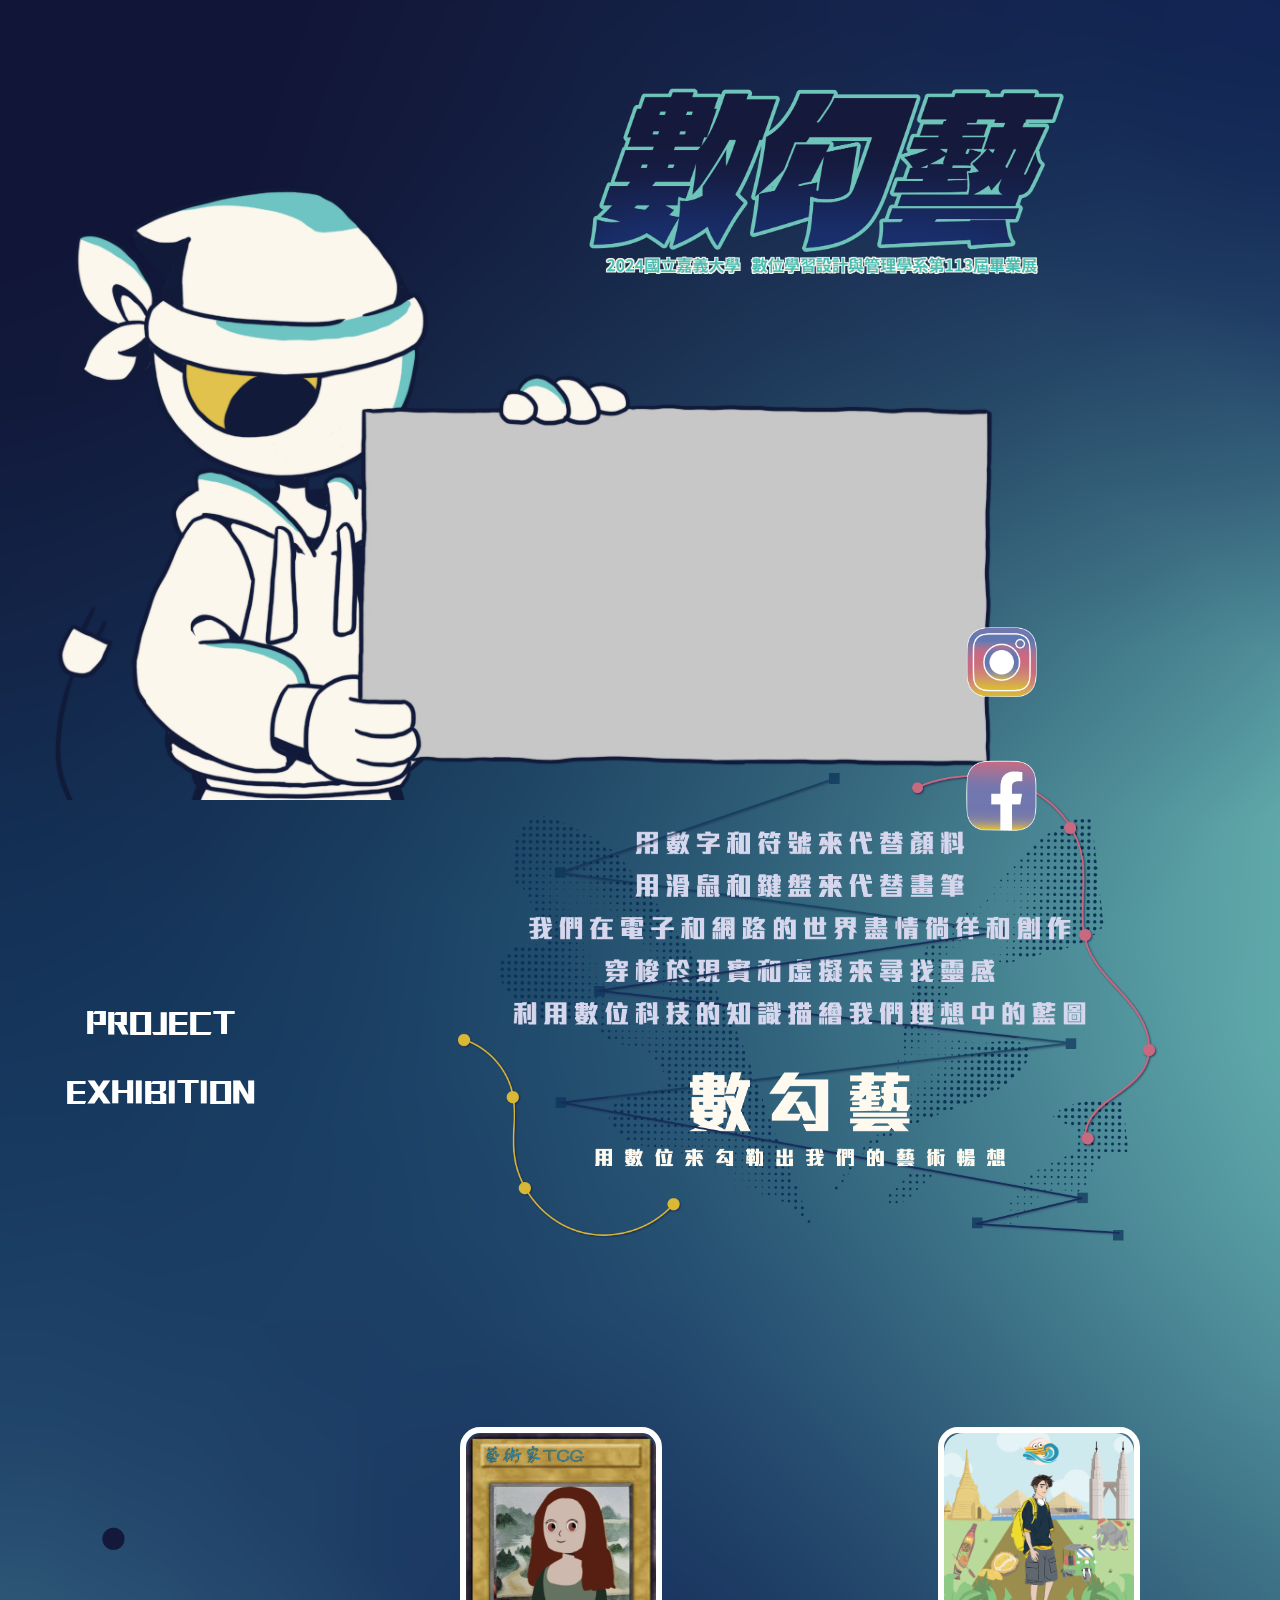
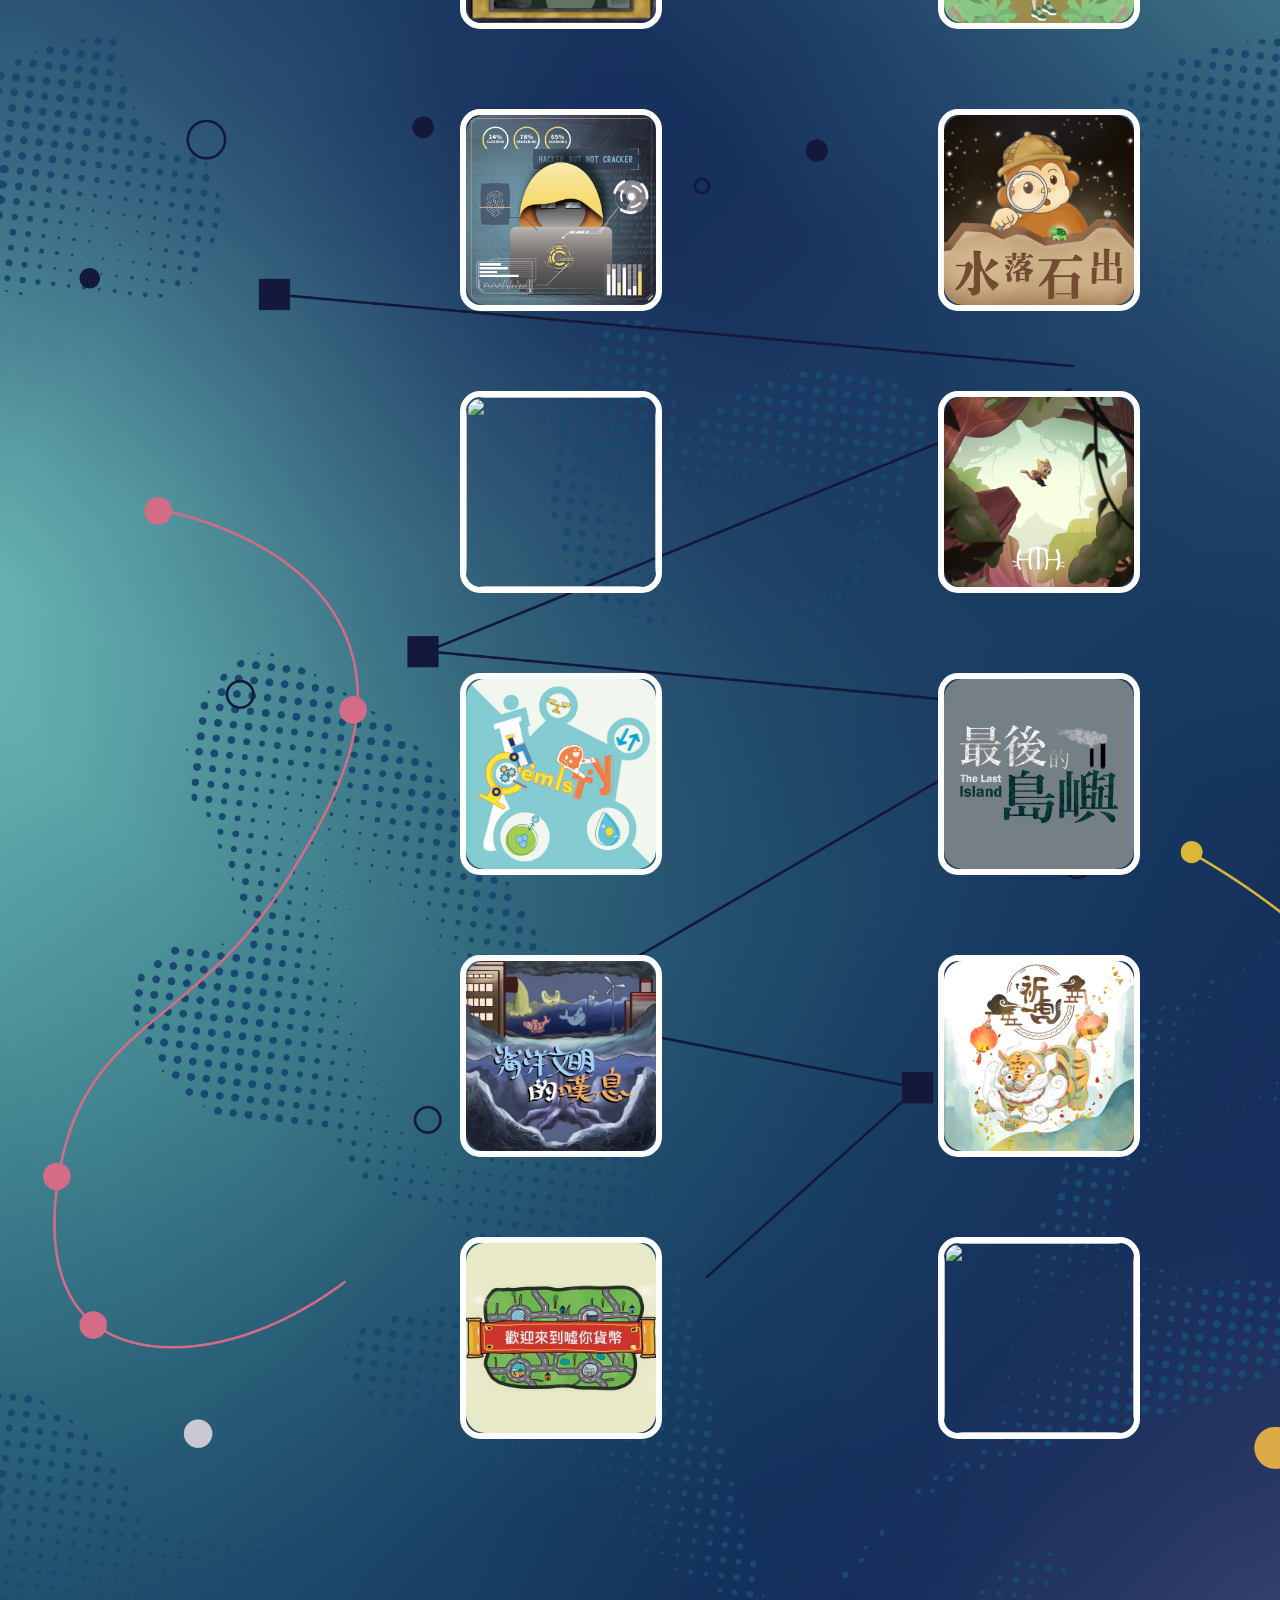
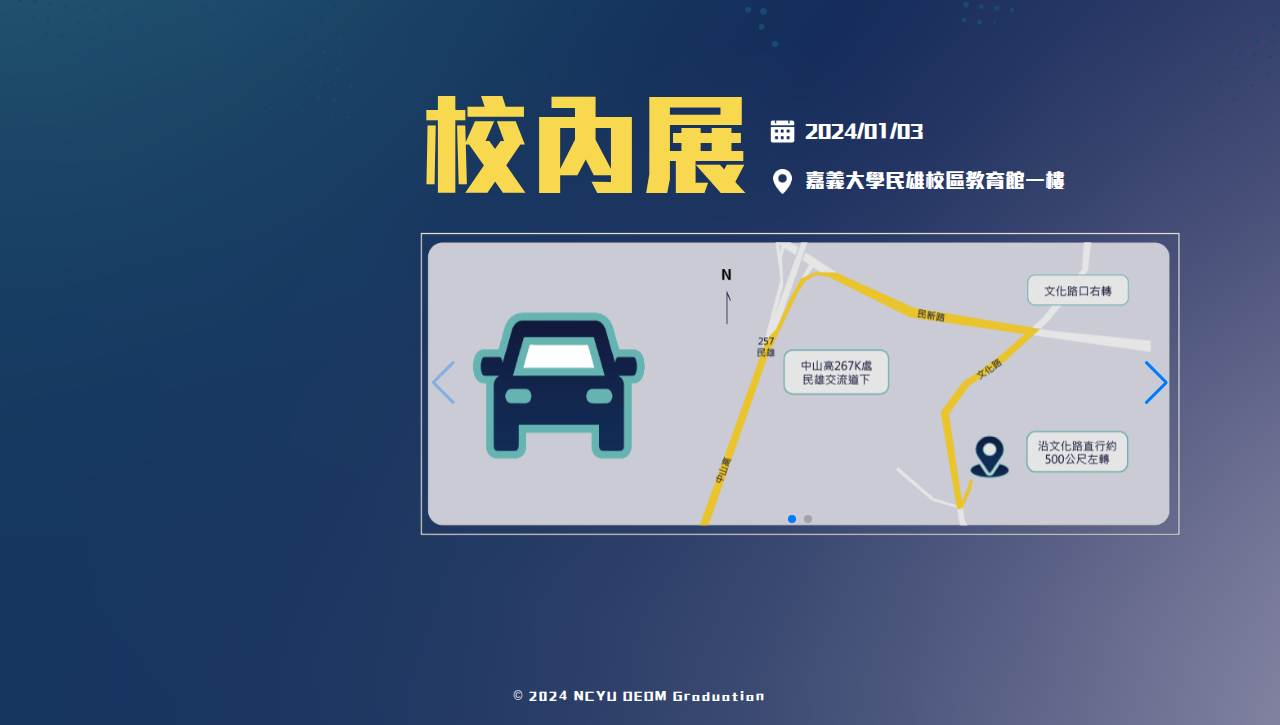
==== commit b3d11beb: "1228" ====
--- a/index.html
+++ b/index.html
@@ -22,7 +22,7 @@
         <ul class="nav">
             <div>
                 <li class="nav-item">
-                    <a class="nav-link"  href="#" target="_blank"><div class="icon"></div></a>
+                    <a class="nav-link"  href="index.html" target="_blank"><div class="icon"></div></a>
                 </li>
             </div>
             <div>
@@ -48,15 +48,16 @@
             <div class="top">
                 <div class="icon big"></div>
                 <div class="videoBG">
-                    <img src="image/影片背景.PNG" alt="">
-                    <div class="embed-responsive embed-responsive-16by9" id="video">
+                    <!-- <img src="image/影片背景.PNG" class="img-fluid" alt="Responsive image"> -->
+                    <div class="imagevideo"></div>
+                    <div>
                         <iframe  width="560" height="315" src="https://www.youtube.com/embed/B3FchQ9ta0U?si=20FSA_n8aL8uyVD2" title="YouTube video player" frameborder="0" allow="accelerometer; autoplay; clipboard-write; encrypted-media; gyroscope; picture-in-picture; web-share" allowfullscreen></iframe>
                     </div>
+                    
+                    
                 </div>
                 <a href="#"><div class="iconR ig content"></div></a>
                 <a href="#"><div class="iconR fb content"></div></a>
-                <a href="#"><div class="circle"></div></a>
-                
             </div>
         </section>
         
@@ -64,7 +65,8 @@
             <div class="left">
                 <div class="textL">
                     <a href="#run1">PROJECT</a><br><br>
-                    <a href="#run2">EXHIBITION</a>
+                    <a href="#run2">EXHIBITION</a><br>
+                    <img src="image/down-arrow1.png" alt="">
                 </div>
             </div>
             <div class="right">
@@ -73,12 +75,12 @@
                 </div>
                 
                 <div class="cards" id="run1">
-                    <a href="#">
+                    <a href="TCG.html">
                         <div>    
                             <img src="image/主視覺/藝術家TCG.png" alt="">                           
                         </div>
                     </a>               
-                    <a href="#">
+                    <a href="SeaSEA.html">
                         <div>
                             <img src="image/主視覺/你來See SEA.png" alt="">
                         </div>
@@ -88,54 +90,54 @@
                             <img src="image/主視覺/Rootkit.png" alt="">
                         </div>
                     </a>
-                    <a href="#">
+                    <a href="truth.html">
                         <div>
                             <img src="image/主視覺/水落石出.jpg" alt="">
                         </div>
                     </a>
-                    <a href="#">
+                    <a href="beetle.html">
                         <div>
                             <img src="image/主視覺/甲蟲.png" alt="">
                             
                         </div>
                     </a>
-                    <a href="#">
+                    <a href="HTH.html">
                         <div>
                             <img src="image/主視覺/HTH.png" alt="">
                             
                         </div>
                     </a>
-                    <a href="#">
+                    <a href="ChemIsTry.html">
                         <div>
                             <img src="image/主視覺/ChemIsTry.png" alt="">
                             
                         </div>
                     </a>
-                    <a href="#">
+                    <a href="island.html">
                         <div>
                             <img src="image/主視覺/最後的島嶼.png" alt="">
                             
                         </div>
                     </a>
-                    <a href="#">
+                    <a href="ocean.html">
                         <div>
                             <img src="image/主視覺/海洋文明的嘆息.jpg" alt="">
                             
                         </div>
                     </a>
-                    <a href="#">
+                    <a href="tiger.html">
                         <div>
                             <img src="image/主視覺/祈虎.PNG" alt="">
                             
                         </div>
                     </a>
-                    <a href="#">
+                    <a href="currency.html">
                         <div>
                             <img src="image/主視覺/噓你貨幣.jpg" alt="">
                             
                         </div>
                     </a>
-                    <a href="#">
+                    <a href="cloud.html">
                         <div>
                             <img src="image/主視覺/漫步雲端.png" alt="">
                             
@@ -178,10 +180,23 @@
             <p>© 2024 NCYU DEDM Graduation</p>
         </footer>
     </div>
-    
+    <button type="button" id="BackTop" class="toTop-arrow"></button>
     
 </body>
-
+<script>
+    $(function(){
+        $('#BackTop').click(function(){ 
+            $('html,body').animate({scrollTop:0}, 333);
+        });
+        $(window).scroll(function() {
+            if ( $(this).scrollTop() > 300 ){
+                $('#BackTop').fadeIn(222);
+            } else {
+                $('#BackTop').stop().fadeOut(222);
+            }
+        }).scroll();
+    });
+</script>
 <script src="https://code.jquery.com/jquery-2.2.4.min.js" integrity="sha256-BbhdlvQf/xTY9gja0Dq3HiwQF8LaCRTXxZKRutelT44=" crossorigin="anonymous"></script>
 <script src="https://cdn.jsdelivr.net/npm/swiper@11/swiper-bundle.min.js"></script>
 <script src="js/script.js"></script>
--- a/css/style.css
+++ b/css/style.css
@@ -1,11 +1,13 @@
 @font-face {
     font-family: 'MyCustomFont';
-    src: url('../font/MengNaChaoGangHei-1.otf') format('truetype'); /* 字體檔案的路徑和格式 */
+    src: url('../font/MengNaChaoGangHei-1.otf') format('opentype'); /* 字體檔案的路徑和格式 */
     /* 可選：你也可以提供其他格式的字體，以確保跨瀏覽器的兼容性 */
 }
 *{
-    font-family: 'MyCustomFont', sans-serif;
-}
+    font-family: 'MyCustomFont', 'Arial', '微軟正黑體';
+    scroll-behavior: smooth;
+}
+
 header{
     background-color: rgba(194, 226, 254, 0.648);
     position: fixed;
@@ -25,6 +27,8 @@
 }
 .nav  li{
     margin: 0px 10px 0px 10px;
+    display: flex;
+    align-items: center;
 }
 .nav  li  a{
     display: flex;
@@ -80,7 +84,7 @@
 
 .icon.big{
     position: absolute;
-    width: 550px;
+    width: 600px;
     height: 300px;
     top: 0;
     right: 160px;
@@ -88,42 +92,122 @@
 .iconR.ig.content{
     position: absolute;
     right: 220px;
-    top: 43vh;
+    top: 68vh;
     width: 110px;
     height: 100px;
 }
 .iconR.fb.content{
     position: absolute;
-    right: 100px;
-    top: 53vh;
+    right: 220px;
+    top: 83vh;
     width: 110px;
     height: 100px;
 }
 .videoBG{
-    width: 60%;
-    top: 75px;
+    width: 75%;
+    height: 75%;
+    top: 180px;
     position: absolute;
-}
-.videoBG img{
-    
-    
-}
-#video{
+    margin-left: 40px;
+}
+/* .videoBG img{
+    width: 100%;
+    height: 100%;
+} */
+.videoBG > div:last-child{
+    position: relative;
+    width: 100%;
+    height: 0;
+    padding-bottom: 56.25%;
+}
+.videoBG iframe{
+    /* position: absolute; */
+    /* top: 230px;
+    left: 26vw; */
     position: absolute;
-    top: 230px;
-    left: 26vw;
-    width: 65%;
-}
-.circle{
-    position: absolute;
-    width: 200px;
-    height:200px;
-    top: 63vh;
-    right: 210px;
-    border-radius: 50%;
-    background-color: rgb(26, 26, 82);
-}
-
+    top: -67vh;
+    left: 2vw;
+    width: 100%;
+    height: 100%;
+    z-index: 1;
+    transform: scale(0.42);
+}
+.imagevideo{
+    background-image: url(../image/影片背景.PNG);
+    background-size: contain;
+    background-repeat: no-repeat;
+    width: 100%;
+    height: 100%;
+    z-index: 0;
+}
+@media screen and (max-width: 1155px){
+    .videoBG iframe{
+        transform: scale(0.5);
+        left: 12vw;
+        top: -62vh;
+    }
+    .top > a:nth-child(3), .top > a:nth-child(4){
+        visibility: hidden;
+    }
+}
+@media screen and (max-width: 1030px){
+    .icon.big{
+        width: 450px;
+        top: 50px;
+        right: 160px;
+        background-size: contain;
+
+    }
+}
+@media screen and (max-width: 890px){
+    .icon.big{
+        width: 370px;
+        top: 70px;
+        right: 160px;
+    }
+}
+@media screen and (max-width: 872px){
+    .videoBG iframe{
+        transform: scale(0.5);
+        left: 12vw;
+        top: -64vh;
+    }
+}
+@media screen and (max-width: 890px){
+    .icon.big{
+        width: 370px;
+        top: 70px;
+        right: 140px;
+    }
+}
+@media screen and (max-width: 780px){
+    .icon.big{
+        width: 300px;
+        top: 100px;
+        right: 120px;
+    }
+}
+@media screen and (max-width: 730px){
+    .videoBG iframe{
+        transform: scale(0.5);
+        left: 12vw;
+        top: -66vh;
+    }
+}
+@media screen and (max-width: 655px){
+    .icon.big{
+        top: 80px;
+        right: 80px;
+    }
+    .videoBG iframe{
+        transform: scale(0.5);
+        left: 12vw;
+        top: -67.5vh;
+    }
+    #s1{
+        height: 600px;
+    }
+}
 #s2{
     width: 100%;
     height: auto;
@@ -155,7 +239,32 @@
     color: white;
 }
 .left a:hover{
-    text-decoration: underline;
+    transition-duration: 0.2s;
+    filter: drop-shadow(0px 0px 10px #ffffffc3);
+}
+.left img{
+    width: 50px;
+    height: 50px;
+    animation-name: arrowDown;
+    animation-delay: 0.3s;
+    animation-duration: 2s;
+    animation-iteration-count: infinite;
+    animation-timing-function: cubic-bezier(0.075, 0.82, 0.165, 1);
+    position: relative;
+    visibility: hidden;
+}
+@keyframes arrowDown{
+    0%{
+        padding-top: 0px;
+        top: 0;
+    }
+    50%{
+        padding-top: 20px;
+        top: 15px;
+    }
+    100%{
+        padding-top: 0px;
+    }
 }
 .cards{
     display: flex;
@@ -278,7 +387,7 @@
     font-size: 22px;
 }
 .cards > a > div:nth-child(7)::before{
-    content: '#數位教材 #化學網頁';
+    content: '#數位教材 #化學教材';
     left: 20px;
     font-size: 12px;
 }
@@ -434,4 +543,229 @@
     width: 100%;
     height: 100%;
     object-fit: cover;
+}
+.toTop-arrow {
+	width: 5rem;
+	height: 5rem;
+	padding: 0;
+	margin: 0;
+	border: 0;
+	/* border-radius: 33%; */
+    background: transparent;
+	opacity: 0.5;
+	background-image: url(../image/top.png);
+    background-size: cover;
+    background-repeat: no-repeat;
+	cursor: pointer;
+	position:fixed;
+	right: 1rem;
+	bottom: 1rem;
+	display: none;
+}
+.toTop-arrow:hover{
+    opacity: 1;
+    transition-duration: 0.3s;
+}
+.toTop-arrow:focus {outline: none;}
+
+@media screen and (max-width: 1143px){
+    .exhtext h1{
+        font-size: 90px;
+    }
+    .exhtext h2{
+        font-size: 16px;
+    }
+    .detail img{
+        height: 20px;
+        width: 20px;
+    }
+}
+@media screen and (max-width: 1033px){
+    #s2{
+        flex-direction: column;
+    }
+    .left{
+        width: 100%;
+        padding-top: 100px;
+    }
+    .left img{
+        visibility: visible;
+    }
+    .left > div{
+        width: 100%;
+    }
+    .left > div a{
+        width: 100%;
+        display: flex;
+        justify-content: center;
+        align-items: center;
+        background-color: rgba(160, 183, 194, 0.486);
+        padding: 5px 0px;
+        box-shadow: 0 0 5px 10px rgba(160, 183, 194, 0.486);
+    }
+    .left a:hover{
+        background-color: rgba(165, 193, 206, 0.563);
+        box-shadow: 0 0 5px 10px rgbargba(165, 193, 206, 0.563);
+        color: rgba(255, 255, 255, 0.797);
+        text-decoration: none;
+    }
+    .right{
+        width: 100%;
+        padding-top: 30px;
+    }
+    .intro img {
+        width: 90%;
+    }
+}
+@media screen and (max-width: 779px){
+    .cards{
+        /* justify-content: center; */
+        padding: 50px;
+    }
+    .left{
+        padding-top: 0;
+    }
+    .left > div a{
+        font-size: 26px;
+    }
+    .cards > a > div img{
+        width: 140px;
+        height: 140px;
+    }
+    .exhibit{
+        padding: 60px;
+    }
+    
+}
+@media screen and (max-width: 748px){
+    .exhtext h1{
+        font-size: 70px;
+    }
+    .exhtext h2{
+        font-size: 12px;
+        letter-spacing: 1px;
+    }
+    .detail img{
+        height: 15px;
+        width: 15px;
+    }
+    .detail > div{
+        margin-bottom: 3px;
+    }
+}
+@media screen and (max-width: 570px){
+    .icon{
+        width: 100px;
+        height: 60px;
+    }
+    .iconR{
+        width: 55px;
+        height: 50px;
+    }
+    .nav-item.project > a{
+        font-size: 19px;
+    }
+    .nav  li{
+        margin: 5px 0px 0px 5px;
+        display: flex;
+        align-items: center;
+    }
+    .left > div a{
+        font-size: 22px;
+    }
+    .cards > a > div img{
+        width: 110px;
+        height: 110px;
+    }
+    .cards{
+        padding: 30px 20px;
+    }
+    
+}
+@media screen and (max-width: 550px){
+    .exhtext h1{
+        font-size: 55px;
+    }
+    .exhtext h2{
+        font-size: 10px;
+        padding-bottom: 0;
+        margin-bottom: 0;
+    }
+    .detail img{
+        height: 12px;
+        width: 12px;
+    }
+    .detail{
+        margin-bottom: 4px;
+    }
+    .detail > div{
+        margin-bottom: 13px;
+        display: flex;
+        align-items: center;
+    }
+}
+@media screen and (max-width: 502px){
+    .cards > a > div img{
+        width: 90px;
+        height: 90px;
+    }
+    .cards{
+        padding: 30px 10px;
+    }
+}
+@media screen and (max-width: 470px){
+    .exhtext h1{
+        font-size: 42px;
+    }
+    .exhtext h2{
+        font-size: 10px;
+        padding-bottom: 0;
+        margin-bottom: 0;
+    }
+    .detail img{
+        height: 10px;
+        width: 10px;
+        margin-right: 5px;
+    }
+    .detail{
+        margin-bottom: 2px;
+    }
+    .detail > div{
+        margin-bottom: 10px;
+    }
+    .exhibit{
+        padding: 40px 40px 70px 40px;
+    }
+}
+@media screen and (max-width: 440px){
+    .icon{
+        width: 80px;
+        height: 50px;
+    }
+    .iconR{
+        width: 45px;
+        height: 40px;
+    }
+    .nav-item.project > a{
+        font-size: 14px;
+    }
+    .nav  li{
+        margin: 5px 0px 0px 5px;
+        display: flex;
+        align-items: center;
+    }
+    .left > div a{
+        font-size: 18px;
+    }
+    .intro img {
+        width: 100%;
+    }
+}
+@media screen and (max-width: 382px){
+    .cards{
+        justify-content: center;
+    }
+    .exhtext h1{
+        font-size: 40px;
+    }
 }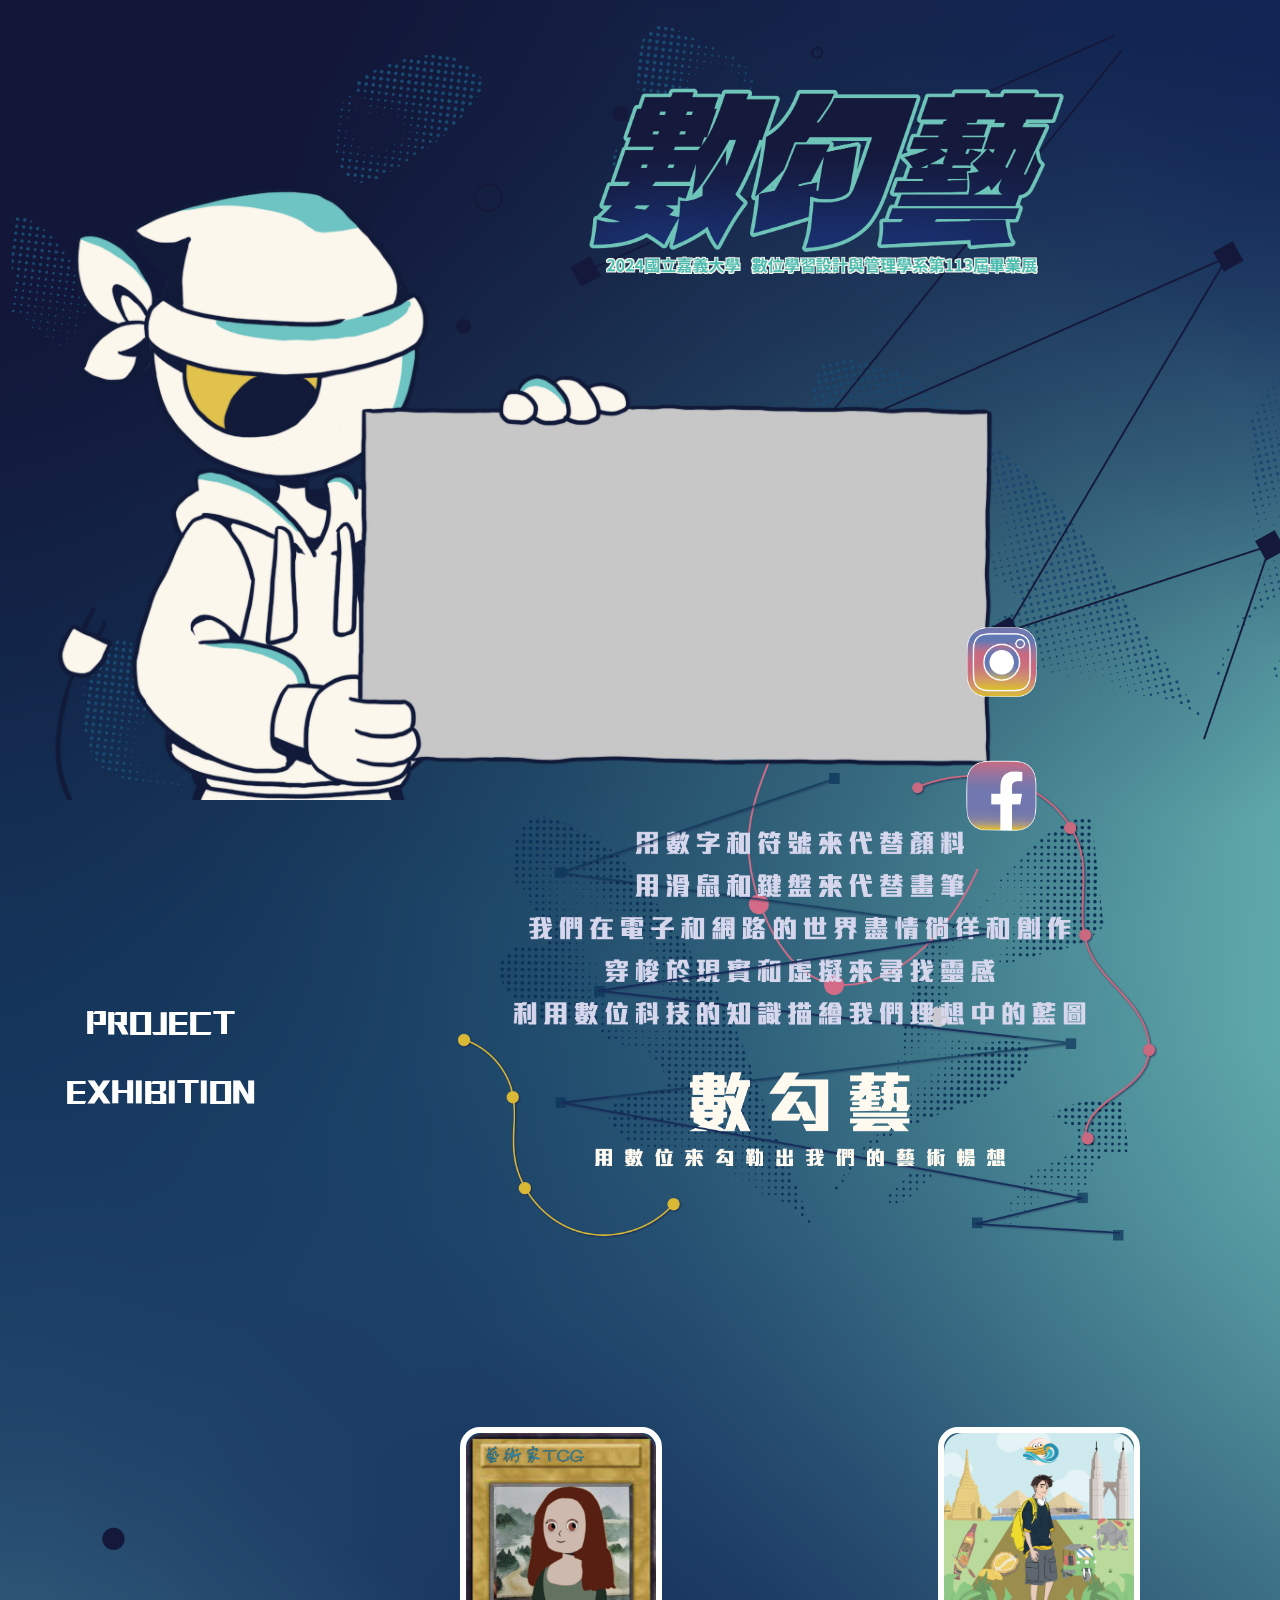
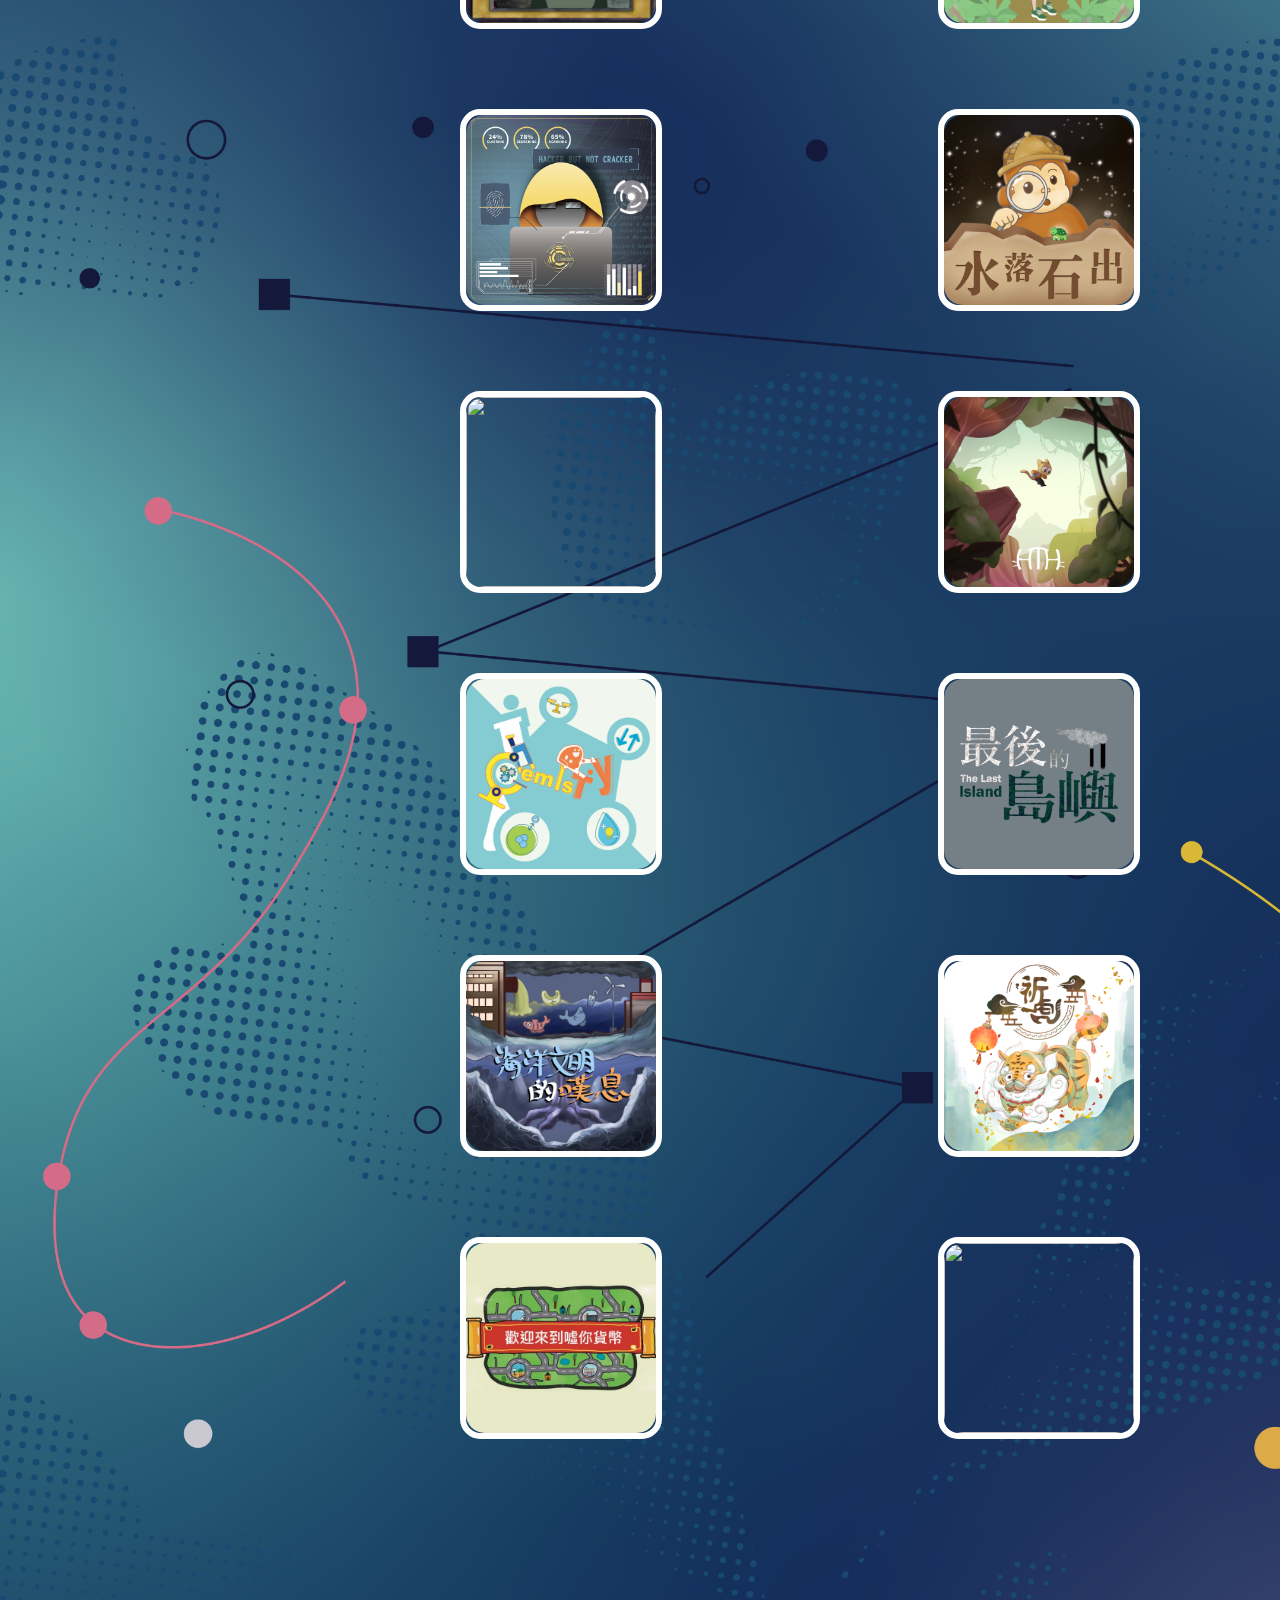
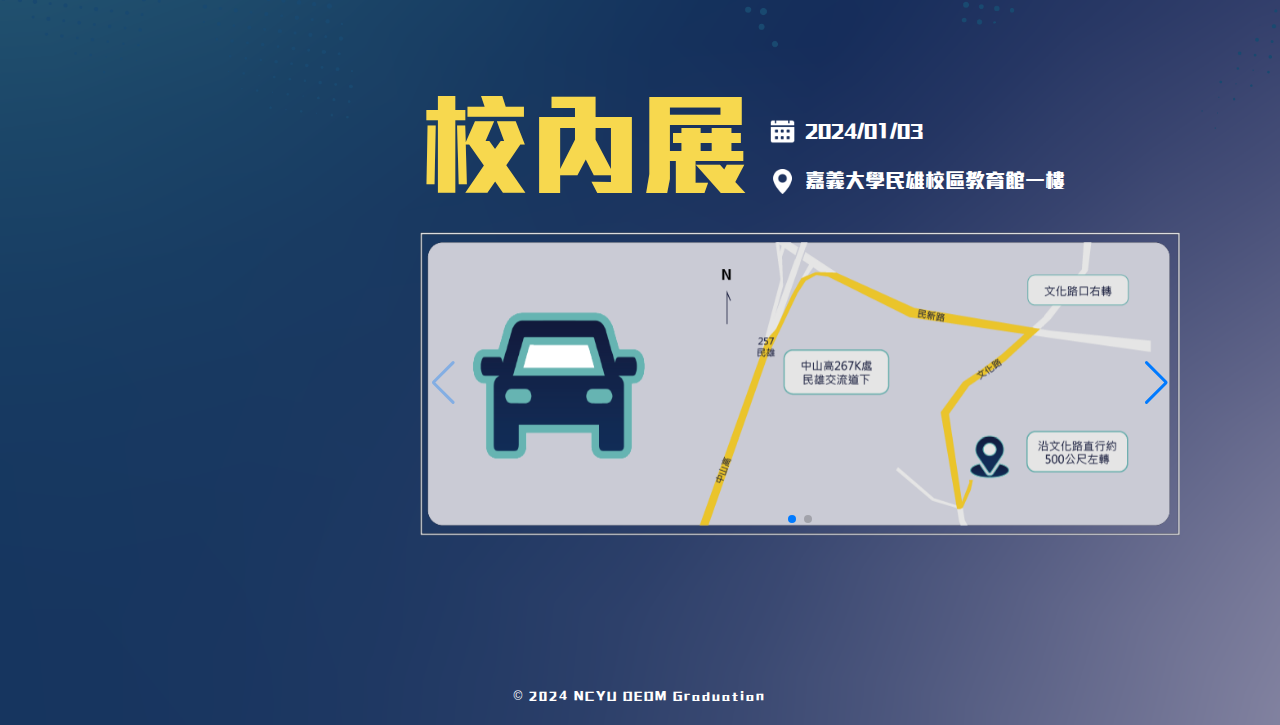
==== commit 4dd56366: "0102" ====
--- a/index.html
+++ b/index.html
@@ -5,9 +5,7 @@
     <meta name="viewport" content="width=device-width, initial-scale=1">
     <title>113屆 數勾藝</title>
     <!-- Favicon Icon -->
-    <link rel="icon" type="images/png" href="#" />
-    <!-- Main style CSS -->
-    <link rel="stylesheet" href="css/style.css" />
+    <link rel="icon" type="images/png" href="image/畢展頭貼.png" />
     <!-- bootstrap -->
     <link rel="stylesheet" href="https://cdn.jsdelivr.net/npm/bootstrap@4.3.1/dist/css/bootstrap.min.css" integrity="sha384-ggOyR0iXCbMQv3Xipma34MD+dH/1fQ784/j6cY/iJTQUOhcWr7x9JvoRxT2MZw1T" crossorigin="anonymous">
     <script src="https://code.jquery.com/jquery-3.3.1.slim.min.js" integrity="sha384-q8i/X+965DzO0rT7abK41JStQIAqVgRVzpbzo5smXKp4YfRvH+8abtTE1Pi6jizo" crossorigin="anonymous"></script>
@@ -15,173 +13,376 @@
     <script src="https://cdn.jsdelivr.net/npm/bootstrap@4.3.1/dist/js/bootstrap.min.js" integrity="sha384-JjSmVgyd0p3pXB1rRibZUAYoIIy6OrQ6VrjIEaFf/nJGzIxFDsf4x0xIM+B07jRM" crossorigin="anonymous"></script>
     <!-- 輪播 -->
     <link rel="stylesheet" href="https://cdn.jsdelivr.net/npm/swiper@11/swiper-bundle.min.css" />
-    
+    <!-- menu -->
+    <link href="https://cdn.jsdelivr.net/npm/bootstrap@5.1.2/dist/css/bootstrap.min.css" rel="stylesheet" integrity="sha384-uWxY/CJNBR+1zjPWmfnSnVxwRheevXITnMqoEIeG1LJrdI0GlVs/9cVSyPYXdcSF" crossorigin="anonymous">
+    <link rel="stylesheet" href="css/menu.css">
+    <link rel="stylesheet" href="css/loading.css">
+    <!-- Main style CSS -->
+    <link rel="stylesheet" href="css/style.css" />
 </head>
 <body>
-    <header  id="navbar">
-        <ul class="nav">
-            <div>
-                <li class="nav-item">
-                    <a class="nav-link"  href="index.html" target="_blank"><div class="icon"></div></a>
-                </li>
-            </div>
-            <div>
-                <li class="nav-item project">
-                    <a class="nav-link "  href="#" target="_blank">Project</a>
-                </li>
-                <li class="nav-item">
-                    <a class="nav-link "  href="#"  target="_blank"><div class="iconR yt"></div></a>
-                </li>
-                <li class="nav-item">
-                    <a class="nav-link "  href="#" target="_blank"><div class="iconR fb"></div></a>
-                </li>
-                <li class="nav-item">
-                    <a class="nav-link " href="#" ><div class="iconR ig"></div></a>
-                </li>
-            </div>
-        </ul>
-    </header>
+    <!-- 菜單 -->
+    <div id="menu">
+        <div id="menu-content">
+            <div id="mynav" class="push">
+                <div class="overlay-content container-fluid">
+                    <div class="topbtn">
+                        <a  id="close"><div class="close"></div></a>
+                        <a href="index.html"><div class="titleLogo"></div></a>
+                    </div>
+                    
+                    <div class="iconM mx-sm-2 mx-4">
+                        <a href="https://www.youtube.com/channel/UCh9oWJ3csvrWGzCTzh7_BUw" target="_blank"><img src="image/yt.png" alt="" class="net mx-2 my-sm-3  " width="70"></a>
+                        <a href="https://www.facebook.com/NCYU.DEDM.GraduationExhibition"  target="_blank"><img src="image/fb.png" alt="" class="ig mx-2 my-sm-3  " width="70"></a>
+                        <a href="https://www.instagram.com/dedm_expo/?hl=en" target="_blank"><img src="image/ig.png" alt="" class="fb mx-2 my-sm-3 "  width="70"></a>
+                    </div>
+                    <div class="row align-items-center justify-content-around ">
+                        <div class="col-6 col-sm-4 align-self-sm-end align-self-start">
+                            <div class="menulogo">
+                                <img src="" alt="" srcset="">
+                            </div>
+                        </div>
+                    </div>
+                    <div class="row align-items-center justify-content-around ">
+                        <div class="col-6 col-sm-4 align-self-center">
+                            <div class="team p-2">
+                                <a href="TCG.html" class="text-center">
+                                    <div class="groupName">
+                                        <span>♦&nbsp;&nbsp;</span>TCG藝術家
+                                    </div>
+                                    <div class="nameRow">
+                                        <p class="groupText">#藝術家</p>
+                                        <p class="groupText">&nbsp;&nbsp;&nbsp;#TCG卡牌</p>
+                                    </div>
+                                    
+                                </a>
+                            </div>
+                        </div>
+                        <div class="col-6 col-sm-4  align-self-center">
+                            <div class="team p-2">
+                                <a href="SeaSEA.html">
+                                    <div class="groupName">	
+                                        <span>♦&nbsp;&nbsp;</span>你來See SEA
+                                    </div>
+                                    <div class="nameRow">
+                                        <p class="groupText">#東南亞</p>
+                                        <p class="groupText">&nbsp;&nbsp;&nbsp;#遊戲</p>
+                                    </div>
+                                    
+                                </a>
+                            </div>
+                        </div>
+                        <div class="col-6 col-sm-4 align-self-center">
+                            <div class="team p-2">
+                                <a href="Rootkit.html">
+                                    <div class="groupName">
+                                        <span>♦&nbsp;&nbsp;</span>Rootkit
+                                    </div>
+                                    <div class="nameRow">
+                                        <p class="groupText">#解謎遊戲</p>
+                                        <p class="groupText">&nbsp;&nbsp;&nbsp;#駭客</p>
+                                    </div>
+                                </a>
+                            </div>
+                        </div>
+                        <div class="col-6 col-sm-4 align-self-center">
+                            <div class="team p-2">
+                                <a href="truth.html">
+                                    <div class="groupName">
+                                        <span>♦&nbsp;&nbsp;</span>水落石出
+                                    </div>
+                                    <div class="nameRow">
+                                        <p class="groupText">#實境解謎</p>
+                                        <p class="groupText">&nbsp;&nbsp;&nbsp;#化石知識</p>
+                                    </div>
+                                    
+                                </a>
+                            </div>
+                        </div>
+                        <div class="col-6 col-sm-4 align-self-center">
+                            <div class="team p-2">
+                                <a href="beetle.html">
+                                    <div class="groupName">
+                                        <span>♦&nbsp;&nbsp;</span>甲蟲大小事
+                                    </div>
+                                    <div class="nameRow">
+                                        <p class="groupText">#甲蟲電子書</p>
+                                        <p class="groupText">&nbsp;&nbsp;&nbsp;#新手飼養須知</p>
+                                    </div>
+                                    
+                                </a>
+                            </div>
+                        </div>
+                        <div class="col-6 col-sm-4  align-self-center">
+                            <div class="team p-2">
+                                <a href="HTH.html">
+                                    <div class="groupName">
+                                        <span>♦&nbsp;&nbsp;</span>HTH
+                                    </div>
+                                    <div class="nameRow">
+                                        <p class="groupText">#橫幅2D遊戲</p>
+                                        <p class="groupText">&nbsp;&nbsp;&nbsp;#家庭關係</p>
+                                    </div>
+                                    
+                                </a>
+                            </div>
+                        </div>
+                        <div class="col-6 col-sm-4  align-self-center">
+                            <div class="team p-2">
+                                <a href="ChemIsTry.html">
+                                    <div class="groupName">
+                                        <span>♦&nbsp;&nbsp;</span>ChemlsTry
+                                    </div>
+                                    <div class="nameRow">
+                                        <p class="groupText">#數位教材</p>
+                                        <p class="groupText">&nbsp;&nbsp;&nbsp;#化學網頁</p>
+                                    </div>
+                                    
+                                </a>
+                            </div>
+                        </div>
+                        <div class=" col-6 col-sm-4  align-self-center">
+                            <div class="team p-2">
+                                <a href="island.html">
+                                    <div class="groupName">
+                                        <span>♦&nbsp;&nbsp;</span>最後的島嶼
+                                    </div>
+                                    <div class="nameRow">
+                                        <p class="groupText">#桌遊</p>
+                                        <p class="groupText">&nbsp;&nbsp;&nbsp;#全球暖化</p>
+                                    </div>
+                                    
+                                </a>
+                            </div>
+                        </div>
+                        <div class="col-6 col-sm-4 align-self-center">
+                            <div class="team p-2">
+                                <a href="ocean.html">
+                                    <div class="groupName">
+                                        <span>♦&nbsp;&nbsp;</span>海底文明的嘆息
+                                    </div>
+                                    <div class="nameRow">
+                                        <p class="groupText">#海洋汙染</p>
+                                        <p class="groupText">&nbsp;&nbsp;&nbsp;#橫向RPG遊戲</p>
+                                    </div>
+                                    
+                                </a>
+                            </div>
+                        </div>
+                        <div class="col-6 col-sm-4  align-self-center">
+                            <div class="team p-2">
+                                <a href="tiger.html">
+                                    <div class="groupName">
+                                        <span>♦&nbsp;&nbsp;</span>祈虎
+                                    </div>
+                                    <div class="nameRow">
+                                        <p class="groupText">#實境解謎</p>
+                                        <p class="groupText">&nbsp;&nbsp;&nbsp;#風俗民情</p>
+                                    </div>
+                                    
+                                </a>
+                            </div>
+                        </div>
+                        <div class="col-6  col-sm-4  align-self-center">
+                            <div class="team p-2">
+                                <a href="currency.html">
+                                    <div class="groupName">
+                                        <span>♦&nbsp;&nbsp;</span>噓你貨幣
+                                    </div>
+                                    <div class="nameRow">
+                                        <p class="groupText">#虛擬貨幣</p>
+                                        <p class="groupText">&nbsp;&nbsp;&nbsp;#動畫影片</p>
+                                    </div>
+                                </a>
+                            </div>
+                        </div>
+                        <div class="col-6 col-sm-4 align-self-center">
+                            <div class="team p-2">
+                                <a href="cloud.html">
+                                    <div class="groupName">
+                                        <span>♦&nbsp;&nbsp;</span>漫步雲端
+                                    </div>
+                                    <div class="nameRow">
+                                        <p class="groupText">#360環景</p>
+                                        <p class="groupText">&nbsp;&nbsp;&nbsp;#環景相機操作教學</p>
+                                    </div>
+                                    
+                                </a>
+                            </div>
+                        </div>
+                        
+                        
+                    </div>
+                </div>
+            </div>
+        </div>
+    </div>
+</div>
+
+<header  id="navbar">
+    <ul class="navIndex">
+        <div>
+            <li class="nav-item">
+                <a class="nav-link"  href="index.html"><div class="icon"></div></a>
+            </li>
+        </div>
+        <div>
+            <li class="nav-item project">
+                <a class="nav-link "  id="clickMenu">Project</a>
+            </li>
+            <li class="nav-item">
+                <a class="nav-link "  href="https://www.youtube.com/channel/UCh9oWJ3csvrWGzCTzh7_BUw"  target="_blank"><div class="iconR yt"></div></a>
+            </li>
+            <li class="nav-item">
+                <a class="nav-link "  href="https://www.facebook.com/NCYU.DEDM.GraduationExhibition?mibextid=LQQJ4d" target="_blank"><div class="iconR fb"></div></a>
+            </li>
+            <li class="nav-item">
+                <a class="nav-link " href="https://www.instagram.com/dedm_expo?igsh=Y3Bub2lzbDd2MDB0" target="_blank"><div class="iconR ig"></div></a>
+            </li>
+        </div>
+    </ul>
+</header>
+
+<div class="bgAll">
+    <section id="s1">
+        
+        <div class="top">
+            <div class="icon big"></div>
+            <div class="videoBG">
+                <!-- <img src="image/影片背景.PNG" class="img-fluid" alt="Responsive image"> -->
+                <div class="imagevideo"></div>
+                <div>
+                    <iframe  width="560" height="315" src="https://www.youtube.com/embed/B3FchQ9ta0U?si=20FSA_n8aL8uyVD2" title="YouTube video player" frameborder="0" allow="accelerometer; autoplay; clipboard-write; encrypted-media; gyroscope; picture-in-picture; web-share" allowfullscreen></iframe>
+                </div>
+                
+                
+            </div>
+            <a href="https://www.instagram.com/dedm_expo?igsh=Y3Bub2lzbDd2MDB0" target="_blank"><div class="iconR ig content"></div></a>
+            <a href="https://www.facebook.com/NCYU.DEDM.GraduationExhibition?mibextid=LQQJ4d" target="_blank"><div class="iconR fb content"></div></a>
+        </div>
+    </section>
     
-    <div class="bgAll">
-        <section id="s1">
+    <section id="s2">
+        <div class="left">
+            <div class="textL">
+                <a href="#run1">PROJECT</a><br><br>
+                <a href="#run2">EXHIBITION</a><br><br>
+                <img src="image/down-arrow1.png" alt="">
+            </div>
+        </div>
+        <div class="right">
+            <div class="intro">
+                <img src="image/介紹文字.png" alt="">
+            </div>
             
-            <div class="top">
-                <div class="icon big"></div>
-                <div class="videoBG">
-                    <!-- <img src="image/影片背景.PNG" class="img-fluid" alt="Responsive image"> -->
-                    <div class="imagevideo"></div>
-                    <div>
-                        <iframe  width="560" height="315" src="https://www.youtube.com/embed/B3FchQ9ta0U?si=20FSA_n8aL8uyVD2" title="YouTube video player" frameborder="0" allow="accelerometer; autoplay; clipboard-write; encrypted-media; gyroscope; picture-in-picture; web-share" allowfullscreen></iframe>
-                    </div>
-                    
+            <div class="cards" id="run1">
+                <a href="TCG.html">
+                    <div>    
+                        <img src="image/主視覺/藝術家TCG.png" alt="">                           
+                    </div>
+                </a>               
+                <a href="SeaSEA.html">
+                    <div>
+                        <img src="image/主視覺/你來See SEA.png" alt="">
+                    </div>
+                </a>
+                <a href="Rootkit.html">
+                    <div>
+                        <img src="image/主視覺/Rootkit.png" alt="">
+                    </div>
+                </a>
+                <a href="truth.html">
+                    <div>
+                        <img src="image/主視覺/水落石出.jpg" alt="">
+                    </div>
+                </a>
+                <a href="beetle.html">
+                    <div>
+                        <img src="image/主視覺/甲蟲.png" alt="">
+                        
+                    </div>
+                </a>
+                <a href="HTH.html">
+                    <div>
+                        <img src="image/主視覺/HTH.png" alt="">
+                        
+                    </div>
+                </a>
+                <a href="ChemIsTry.html">
+                    <div>
+                        <img src="image/主視覺/ChemIsTry.png" alt="">
+                        
+                    </div>
+                </a>
+                <a href="island.html">
+                    <div>
+                        <img src="image/主視覺/最後的島嶼.png" alt="">
+                        
+                    </div>
+                </a>
+                <a href="ocean.html">
+                    <div>
+                        <img src="image/主視覺/海洋文明的嘆息.jpg" alt="">
+                        
+                    </div>
+                </a>
+                <a href="tiger.html">
+                    <div>
+                        <img src="image/主視覺/祈虎.PNG" alt="">
+                        
+                    </div>
+                </a>
+                <a href="currency.html">
+                    <div>
+                        <img src="image/主視覺/噓你貨幣.jpg" alt="">
+                        
+                    </div>
+                </a>
+                <a href="cloud.html">
+                    <div>
+                        <img src="image/主視覺/漫步雲端.png" alt="">
+                        
+                    </div>
+                </a>
+            </div>
+            
+            <div class="exhibit" id="run2">
+                <div class="inner">
+                    <div class="exhtext in">
+                        <div>
+                            <h1>校內展</h1>
+                        </div>
+                        <div class="detail">
+                            <div class="date">
+                                <img src="image/calendarW.png" alt="">
+                                <h2 class="dateText">2024/01/03</h2>
+                            </div>
+                            <div class="place">
+                                <img src="image/pinW.png" alt="">
+                                <a href="https://maps.app.goo.gl/aUCXbXiKTsxiELLd9" target="_blank"><h2 class="placeText">嘉義大學民雄校區教育館一樓</h2></a>
+                            </div>
+                        </div>
+                    </div>
+                    <div class="swiper mySwiper">
+                        <div class="swiper-wrapper">
+                            <div class="swiper-slide"><img src="image/校內展汽車路線.png" alt=""></div>
+                            <div class="swiper-slide"><img src="image/校內展公車路線.png" alt=""></div>
+                        </div>
+                        <div class="swiper-button-next"></div>
+                        <div class="swiper-button-prev"></div>
+                        <div class="swiper-pagination"></div>
+                    </div>
                     
                 </div>
-                <a href="#"><div class="iconR ig content"></div></a>
-                <a href="#"><div class="iconR fb content"></div></a>
-            </div>
-        </section>
-        
-        <section id="s2">
-            <div class="left">
-                <div class="textL">
-                    <a href="#run1">PROJECT</a><br><br>
-                    <a href="#run2">EXHIBITION</a><br>
-                    <img src="image/down-arrow1.png" alt="">
-                </div>
-            </div>
-            <div class="right">
-                <div class="intro">
-                    <img src="image/介紹文字.png" alt="">
-                </div>
-                
-                <div class="cards" id="run1">
-                    <a href="TCG.html">
-                        <div>    
-                            <img src="image/主視覺/藝術家TCG.png" alt="">                           
-                        </div>
-                    </a>               
-                    <a href="SeaSEA.html">
-                        <div>
-                            <img src="image/主視覺/你來See SEA.png" alt="">
-                        </div>
-                    </a>
-                    <a href="Rootkit.html">
-                        <div>
-                            <img src="image/主視覺/Rootkit.png" alt="">
-                        </div>
-                    </a>
-                    <a href="truth.html">
-                        <div>
-                            <img src="image/主視覺/水落石出.jpg" alt="">
-                        </div>
-                    </a>
-                    <a href="beetle.html">
-                        <div>
-                            <img src="image/主視覺/甲蟲.png" alt="">
-                            
-                        </div>
-                    </a>
-                    <a href="HTH.html">
-                        <div>
-                            <img src="image/主視覺/HTH.png" alt="">
-                            
-                        </div>
-                    </a>
-                    <a href="ChemIsTry.html">
-                        <div>
-                            <img src="image/主視覺/ChemIsTry.png" alt="">
-                            
-                        </div>
-                    </a>
-                    <a href="island.html">
-                        <div>
-                            <img src="image/主視覺/最後的島嶼.png" alt="">
-                            
-                        </div>
-                    </a>
-                    <a href="ocean.html">
-                        <div>
-                            <img src="image/主視覺/海洋文明的嘆息.jpg" alt="">
-                            
-                        </div>
-                    </a>
-                    <a href="tiger.html">
-                        <div>
-                            <img src="image/主視覺/祈虎.PNG" alt="">
-                            
-                        </div>
-                    </a>
-                    <a href="currency.html">
-                        <div>
-                            <img src="image/主視覺/噓你貨幣.jpg" alt="">
-                            
-                        </div>
-                    </a>
-                    <a href="cloud.html">
-                        <div>
-                            <img src="image/主視覺/漫步雲端.png" alt="">
-                            
-                        </div>
-                    </a>
-                </div>
-                
-                <div class="exhibit" id="run2">
-                    <div class="inner">
-                        <div class="exhtext in">
-                            <div>
-                                <h1>校內展</h1>
-                            </div>
-                            <div class="detail">
-                                <div class="date">
-                                    <img src="image/calendarW.png" alt="">
-                                    <h2 class="dateText">2024/01/03</h2>
-                                </div>
-                                <div class="place">
-                                    <img src="image/pinW.png" alt="">
-                                    <a href="https://maps.app.goo.gl/aUCXbXiKTsxiELLd9" target="_blank"><h2 class="placeText">嘉義大學民雄校區教育館一樓</h2></a>
-                                </div>
-                            </div>
-                        </div>
-                        <div class="swiper mySwiper">
-                            <div class="swiper-wrapper">
-                                <div class="swiper-slide"><img src="image/校內展汽車路線.png" alt=""></div>
-                                <div class="swiper-slide"><img src="image/校內展公車路線.png" alt=""></div>
-                            </div>
-                            <div class="swiper-button-next"></div>
-                            <div class="swiper-button-prev"></div>
-                            <div class="swiper-pagination"></div>
-                        </div>
-                        
-                    </div>
-                </div>
-            </div>
-        </section>
-        <footer class="footer">
-            <p>© 2024 NCYU DEDM Graduation</p>
-        </footer>
-    </div>
-    <button type="button" id="BackTop" class="toTop-arrow"></button>
-    
+            </div>
+        </div>
+    </section>
+    <footer class="footer">
+        <p>© 2024 NCYU DEDM Graduation</p>
+    </footer>
+</div>
+<button type="button" id="BackTop" class="toTop-arrow"></button>
+
 </body>
 <script>
     $(function(){
--- a/css/menu.css
+++ b/css/menu.css
@@ -0,0 +1,382 @@
+@font-face {
+  font-family: 'MyCustomFont';
+  src: url('../font/MengNaChaoGangHei-1.otf') format('opentype'); /* 字體檔案的路徑和格式 */
+  /* 可選：你也可以提供其他格式的字體，以確保跨瀏覽器的兼容性 */
+}
+* {
+  padding: 1;
+  margin: 0;
+  box-sizing: border-box;
+  font-family: 'MyCustomFont', 'Arial', '微軟正黑體';
+  scroll-behavior: smooth;
+}
+
+header {
+  position: fixed;
+  font-family: "Klaxons Regular", "EnglishType";
+  width: 100%;
+  top: 0;
+  z-index: 100;
+}
+header .nav {
+  display: flex;
+  justify-content: end;
+  align-items: center;
+  background: rgba(8, 8, 8, 0.2);
+  width: 100%;
+  z-index: 100;
+}
+header .nav li {
+  margin: 0 1rem;
+  padding: 1rem 0;
+}
+header .nav li a {
+  text-decoration: none;
+  font-size: 5rem;
+  color: #f1f2f3;
+  cursor: pointer;
+}
+header .nav li a img {
+  width: 2vw;
+  height: 2vw;
+}
+div.push {
+  height: 100%;
+  width: 100%;
+  background: url("../image/網頁背景.png");
+  background-position: center;
+  background-size: cover;
+  transition: 0.5s;
+  overflow-y: auto;
+  overflow-x: hidden;
+  position: fixed;
+  z-index: 100;
+  top: 0;
+}
+div.push::before{
+  content: '';
+  background-color: #ffffff3d;
+  width: 100%;
+  height: 100%;
+  position: absolute;
+  top: 0;
+  left: 0;
+}
+div.menulogo {
+  position: fixed; 
+  top: 0%; 
+  left: 0%; 
+  z-index: 1000;
+}
+/* .custom-btn-close {
+  background: none;
+  border: none;
+  padding: 0;
+}
+
+.btn-close img {
+  width: 100px; 
+  height: 100px; 
+} */
+.topbtn{
+  margin-top: 20px;
+  margin-bottom: 10px;
+  display: flex;
+  align-items: center;
+  flex-direction: row-reverse;
+  justify-content: space-between;
+  padding: 0px 20px;
+  /* height: 15%; */
+}
+.close{
+  background-image: url(../image/畢展主視覺元件-11.png);
+  background-size: contain;
+  background-repeat: no-repeat;
+  width: 100px;
+  height: 100px;
+}
+.close:hover{
+  cursor: pointer;
+}
+#close.rotated{
+  transition: transform 0.3s ease;
+  transform: rotate(90deg);
+}
+.titleLogo{
+  background-image: url(../image/畢展主視覺標題文字.png);
+  background-size: contain;
+  background-repeat: no-repeat;
+  width: 200px;
+  height: 130px;
+}
+.team a {
+  display: block;
+  text-align: center;
+}
+
+.groupName {
+  margin-bottom: 5px;
+  font-size: 30px;
+}
+.groupText {
+  margin: 0; 
+  padding: 0; 
+}
+div.push div.overlay-content {
+  width: 100%;
+  position: relative;
+  font-family: "Klaxons Regular", "EnglishType";
+}
+div.push div.overlay-content button.closebtn {
+  font-size: 2rem;
+  position: fixed;
+  left: 90%;
+  top: 5%;
+  margin-top: 0.5rem;
+}
+div.push div.overlay-content div.row {
+  margin: 3% 10%;
+}
+div.push div.overlay-content div.row div.team {
+  margin-top: 10%;
+  margin-bottom: 5%;
+  max-width: 400px;
+  border-radius: 1.25rem;
+  border: solid 2.5px rgba(255, 244, 199, 0);
+}
+div.push div.overlay-content div.row div.team:hover {
+  transition: linear 0.3s;
+  border: solid 2.5px #fff4c7;
+  box-shadow: 0 0 5px rgba(255, 255, 255, 0.5),
+  0 0 10px rgba(255, 255, 255, 0.5), 0 0 20px rgba(243, 205, 31, 0.5),
+  0 0 40px rgba(243, 205, 31, 0.5), 0 0 5px rgba(243, 205, 31, 0.5) inset,
+  0 0 10px rgba(243, 205, 31, 0.5) inset,
+  0 0 40px rgba(243, 205, 31, 0.5) inset;
+}
+div.push div.overlay-content div.row div.team a {
+  text-decoration: none;
+}
+div.push div.overlay-content div.row div.team div.groupName {
+  font-size: 34px;
+  color: #ffffff;
+  margin-top: 5px;
+}
+div.push div.overlay-content div.row div.team div.groupName span {
+  display: none;
+  color: #ffffff;
+}
+div.push div.overlay-content div.row div.team p.groupText {
+  font-size: 16px;
+  color: #ffec7f;
+}
+div.push div.overlay-content div.row div.dismiss {
+  visibility: hidden;
+}
+div.push div.overlay-content div.row div.menulogo img {
+  max-width: 290px;
+}
+div.push div.overlay-content div.row div.decrease {
+  margin-top: -40%;
+}
+div.push div.overlay-content div.iconM {
+  display: flex;
+  position: absolute;
+  flex-direction: column;
+  bottom: 0;
+  right: 2%;
+}
+.nameRow{
+  display: flex;
+  flex-wrap: wrap;
+  flex-direction: row;
+  justify-content: center;
+  margin-bottom: 5px;
+}
+.iconM > a:hover >img{
+  filter: drop-shadow(0px 0px 20px #ffffff87);
+  transition-duration: 0.3s;
+}
+div.push div.overlay-content div.iconM:nth-child(4) {
+  display: none;
+}
+
+div.push div.overlay-content div.iconM:nth-child(4) .h2,
+div.push div.overlay-content div.iconM:nth-child(4) .h1 {
+  font-size: calc(1.325rem + 0.9vw);
+}
+
+@media screen and (max-width: 1600px) {
+  div.push div.overlay-content div.row {
+    margin: 0 5%;
+  }
+  div.push div.overlay-content div.row div.team {
+    margin-top: 0;
+    margin-bottom: 3%;
+  }
+  div.push div.overlay-content div.row div.menulogo img {
+    transform: scale(0.75);
+    margin-left: -25%;
+  }
+  div.push div.overlay-content div.row div.decrease {
+    margin-top: -40%;
+  }
+  
+  header .nav li a img {
+    width: 3vw;
+    height: 3vw;
+  }
+}
+@media screen and (max-width: 1200px) {
+  div.push div.overlay-content div.row {
+    margin: 0 5%;
+  }
+  div.push div.overlay-content div.row div.team {
+    margin-top: 0;
+    margin-bottom: 3%;
+  }
+  div.push div.overlay-content div.row div.menulogo img {
+    transform: scale(0.7);
+    margin-left: -7.5rem;
+  }
+  div.push div.overlay-content div.row div.decrease {
+    margin-top: -38%;
+  }
+  div.push div.overlay-content div.row div.team div.groupName {
+    font-size: 30px;
+    margin-top: 5px;
+  }
+  div.push div.overlay-content div.row div.team p.groupText {
+    font-size: 14px;
+  }
+  .iconM{
+    bottom: 9%;
+  }
+  header .nav li a img {
+    width: 5.5vw;
+    height: 5.5vw;
+  }
+  div.push div.overlay-content div.iconM {
+    flex-direction: row;
+    margin-right: 0;
+    width: 100%;
+    justify-content: center;
+    bottom: -20%;
+    right: -24px;
+  }
+  .iconM > a{
+    margin-right: 0px;
+  }
+  
+}
+@media screen and (max-width: 867px){
+  div.push div.overlay-content div.row div.team div.groupName {
+    font-size: 27px;
+    margin-top: 5px;
+  }
+  div.push div.overlay-content div.row div.team p.groupText {
+    font-size: 12px;
+  }
+  .topbtn{
+    margin-bottom: 0px;
+    margin-top: 0;
+  }
+  .titleLogo{
+    height: 110px;
+  }
+  .close{
+    height: 90px;
+    width: 90px;
+  }
+}
+@media screen and (max-width: 768px) {
+  .nav li {
+    margin: 0 0.75rem;
+    padding: 0.75rem 0;
+  }
+  .nav li a {
+    font-size: 1.75rem;
+  }
+  .nav li a img {
+    width: 5.5vw;
+    height: 5.5vw;
+  }
+}
+@media screen and (max-width: 640px){
+  div.push div.overlay-content div.row div.team div.groupName {
+    font-size: 24px;
+    margin-top: 5px;
+  }
+  div.push div.overlay-content div.row div.team p.groupText {
+    font-size: 10px;
+  }
+}
+@media screen and (max-width: 576px) {
+  div.push div.overlay-content button.closebtn {
+    font-size: 1rem;
+    right: 3rem;
+    top: 10%;
+    margin-top: 0.5rem;
+  }
+  div.push div.overlay-content div.row {
+    margin: 1% 0 0 1%;
+  }
+  div.push div.overlay-content div.row div.team {
+    margin-top: 3%;
+    margin-bottom: 3%;
+  }
+  div.push div.overlay-content div.row div.team div.groupName {
+    font-size: 1rem;
+  }
+  div.push div.overlay-content div.row div.team div.groupName span {
+    display: inline-block;
+  }
+  div.push div.overlay-content div.row div.team p.groupText {
+    display: none;
+  }
+  div.push div.overlay-content div.row div.menulogo img {
+    transform: scale(0.5);
+    margin-left: -7.5rem;
+    margin-top: -5rem;
+  }
+  div.push div.overlay-content div.row div.decrease {
+    margin-top: 0;
+  }
+  div.push div.overlay-content div.row div.dismiss {
+    visibility: visible;
+  }
+  div.push div.overlay-content div.row div.delete {
+    display: none;
+  }
+  div.push div.overlay-content div.iconM {
+    bottom: -25%;
+  }
+  .iconM > a > img{
+    transform: scale(0.9);
+  }
+  .topbtn{
+    margin-bottom: 50px;
+    padding: 0px 8px;
+  }
+  .titleLogo{
+    height: 100px;
+  }
+  .close{
+    height: 80px;
+    width: 80px;
+  }
+  div.push div.overlay-content div.iconM :nth-child(4) {
+    display: flex;
+  }
+  
+  header .nav li {
+    margin: 0;
+    padding: 0.75rem 0;
+  }
+  header .nav li a {
+    font-size: 1.5rem;
+  }
+  header .nav li a img {
+    width: 8vw;
+    height: 8vw;
+  }
+} /*# sourceMappingURL=menu.css.map */
--- a/css/loading.css
+++ b/css/loading.css
@@ -0,0 +1,140 @@
+@font-face {
+    font-family: 'Klaxons';
+    src: url('../Klaxons.woff') format('woff'), /* Chrome 6+, Firefox 3.6+, IE 9+, Safari 5.1+ */
+    url('../Klaxons.woff') format('truetype'); /* Chrome 4+, Firefox 3.5, Opera 10+, Safari 3—5 */
+  }
+
+  .bg{
+    position: fixed;
+    width: 100%;
+    height: 100%;
+    background: url("../image/bg.png");
+    background-size: cover;
+    background-repeat: no-repeat;
+}
+
+#loading{
+    position: fixed;
+    width:100%;
+    height: 100%;
+    z-index:999;
+    background-image: url("../image/ttcopy.jpg");
+    background-repeat: no-repeat;
+    background-size: cover;
+}
+
+#loading .percent,#loading img,#loading .loading_txt{
+    float:left;
+    /* margin: auto; */
+    position: absolute;
+    margin: auto;
+    display: block;
+    top: 0;
+    right: 0;
+    left: 0;
+    bottom: 0;
+    color:#fff;
+    font-family: 'Klaxons';
+    text-align: center;
+}
+
+#loading img{
+    bottom:20%;
+    width: 80%;
+    animation: rotate_ball 4s;
+    transform: rotate(360deg);
+}
+
+#loading .percent{
+    height: 10%;
+    bottom:13%;
+    font-size: 9vw;
+}
+
+#loading .loading_txt{
+    /* bottom:15%; */
+    height: 20%;
+    font-weight: lighter;
+    top:50%;
+    width: 50%;
+    font-size: 9vw;
+    letter-spacing: 0.5vw;
+    transform: skewX(340deg);
+    color:#F4CE1F;
+    text-align: left;
+}
+
+@keyframes rotate_ball {
+    0%{
+        transform: rotate(0deg);
+    }
+    60%{
+        /* transform: rotate(180deg); */
+    }
+    100%{
+        transform: rotate(360deg);
+    }
+}
+
+#loading .loading_txt::after{
+    content:"LOADING.....";
+    animation: count 4s;
+}
+
+@keyframes count {
+    0%{
+        content:"L"
+    }
+    20%{
+        content:"LO"
+    }
+    30%{
+        content:"LOA"
+    }
+    40%{
+        content:"LOAD"
+    }
+    50%{
+        content:"LOADI"
+    }
+    60%{
+        content:"LOADIN"
+    }
+    70%{
+        content:"LOADING."
+    }
+    80%{
+        content:"LOADING.."
+    }
+    90%{
+        content:"LOADING..."
+    }
+    100%{
+        content:"LOADING....."
+    }
+}
+
+@media (min-width:900px) {
+
+    #loading img{
+        width: 20%;
+    }
+
+    #loading .loading_txt{
+        width:20%;
+        font-size: 3vw;
+    }
+
+    #loading .percent{
+        font-size: 2vw;
+    }
+
+    .bg{
+        position: fixed;
+        width: 100%;
+        height: 100%;
+        background: url("../visual_picture/bg.png");
+        background-size: cover;
+        background-repeat: no-repeat;
+    }
+}--- a/css/style.css
+++ b/css/style.css
@@ -7,7 +7,40 @@
     font-family: 'MyCustomFont', 'Arial', '微軟正黑體';
     scroll-behavior: smooth;
 }
+ul{
+    margin-bottom: 0 !important; 
+}
+/* #menu{
+    position: fixed;
+    height: 0%;
+    width: 100%;
+    z-index: 3;
+    display: none;
+    transition: height 0.3s ease;
+    overflow: hidden;
+} */
+#mynav {
+    position: fixed;
+    top: 0;
+    left: 0;
+    width: 100%;
+    height: 0;
+    background-color: rgba(0, 0, 0, 0.5);
+    overflow: hidden;
+    transition: height 0.3s ease;
+    z-index: 3;
+}
 
+/* 菜单内容样式 */
+#menu-content {
+    background-color: white;
+    border-radius: 0 0 5px 5px;
+}
+
+/* 显示菜单时的高度 */
+#mynav.active {
+    height: 100%; /* 根据实际内容设置合适的高度 */
+}
 header{
     background-color: rgba(194, 226, 254, 0.648);
     position: fixed;
@@ -16,25 +49,30 @@
     transition: top 0.3s ease;
     top: -100px;
 }
-.nav{
+.navIndex{
     display: flex;
     justify-content: space-between;
 }
-.nav div{
+.navIndex div{
     flex-direction: row;
     display: flex;
     flex-wrap: wrap;
 }
-.nav  li{
+.navIndex  li{
     margin: 0px 10px 0px 10px;
     display: flex;
     align-items: center;
 }
-.nav  li  a{
+.navIndex  li  a{
     display: flex;
     align-items: center;
     justify-content: center;
     padding: 0px 5px 0px 5px;
+}
+.navIndex li:nth-child(n+2):nth-child(-n+4) a:hover{
+    transition-duration: 1s;
+    filter: drop-shadow(0px 0px 10px #ffffff87);
+    opacity: 0.7;
 }
 .nav-item.project > a{
     text-align: center;
@@ -43,10 +81,14 @@
     font-size: 22px;
     color: rgb(255, 255, 255);
 }
+.nav-item.project > a:hover{
+    color: rgb(13, 50, 114);
+    cursor: pointer;
+}
 .icon{
     background: url(../image/畢展主視覺標題文字.png);
     width: 120px;
-    height: 70px;
+    height: 80px;
     background-size: cover;
     background-repeat: no-repeat;
 }
@@ -73,7 +115,7 @@
     background-size: cover;
 }
 .bgAll{
-    background-image: url(../image/長條圖（封面連下半部）.png);
+    background-image: url(../image/加封面素材的長條圖.png);
     background-size: cover;
 }
 #s1 {
@@ -103,6 +145,10 @@
     width: 110px;
     height: 100px;
 }
+.iconR.ig.content:hover, .iconR.fb.content:hover{
+    transition-duration: 0.2s;
+    filter: drop-shadow(0px 0px 10px #ffffffc3);
+}
 .videoBG{
     width: 75%;
     height: 75%;
@@ -156,7 +202,7 @@
         top: 50px;
         right: 160px;
         background-size: contain;
-
+        
     }
 }
 @media screen and (max-width: 890px){
@@ -206,6 +252,43 @@
     }
     #s1{
         height: 600px;
+    }
+}
+@media screen and (max-width: 560px){
+    .icon.big{
+        width: 320px;
+        top: 70px;
+        right: 0px;
+    }
+    .videoBG{
+        width: 90%;
+        height: 90%;
+        margin-left: 20px;
+    }
+    .videoBG iframe{
+        transform: scale(0.5);
+        left: 15vw;
+        top: -82vh;
+    }
+}
+@media screen and (max-width: 480px){
+    .icon.big{
+        width: 250px;
+        top: 80px;
+        right: 0px;
+    }
+    .videoBG{
+        width: 90%;
+        height: 90%;
+        margin-left: 20px;
+    }
+    .videoBG iframe{
+        transform: scale(0.5);
+        left: 15vw;
+        top: -83vh;
+    }
+    #s1{
+        height: 550px;
     }
 }
 #s2{
@@ -303,6 +386,8 @@
     opacity: 0;
     letter-spacing: 3px;
     top: 70px;
+    font-size: 22px;
+    visibility: hidden;
 }
 .cards > a > div::before{
     position: absolute;
@@ -312,148 +397,152 @@
     letter-spacing: 3px;
     top: 105px;
     opacity: 0;
-}
-.cards > a > div:nth-child(1)::after{
+    font-size: 12px;
+    visibility: hidden;
+}
+.cards > a:nth-child(1) > div::after{
     content: 'TCG藝術家';
     left: 31px;
     font-size: 22px;
 }
-.cards > a > div:nth-child(1)::before{
+.cards > a:nth-child(1) > div::before{
     content: '#藝術家 #TCG卡牌';
     left: 28px;
     font-size: 12px;
 }
-.cards > a > div:nth-child(2)::after{
+.cards > a:nth-child(2) > div::after{
     content: '你來See SEA';
     left: 16px;
     font-size: 20px;
 }
-.cards > a > div:nth-child(2)::before{
+.cards > a:nth-child(2) > div::before{
     content: '#東南亞 #遊戲';
     left: 40px;
     font-size: 12px;
     top: 102px;
 }
-.cards > a > div::after{
+.cards > a:nth-child(3) > div:after{
     content: 'Rootkit';
     left: 36px;
     top: 67px;
     font-size: 26px;
 }
-.cards > a > div::before{
+.cards > a:nth-child(3) > div:before{
     content: '#解謎遊戲 #駭客';
     left: 38px;
     font-size: 12px;
 }
-.cards > a > div:nth-child(4)::after{
+.cards > a:nth-child(4) > div::after{
     content: '水落石出';
     left: 38px;
     top: 67px;
     font-size: 27px;
 }
-.cards > a > div:nth-child(4)::before{
+.cards > a:nth-child(4)> div::before{
     content: '#實境解謎 #化石知識';
     left: 22px;
     top: 107px;
     font-size: 12px;
 }
-.cards > a > div:nth-child(5)::after{
+.cards > a:nth-child(5) > div::after{
     content: '甲蟲大小飼';
     left: 25px;
     top: 67px;
     font-size: 26px;
 }
-.cards > a > div:nth-child(5)::before{
+.cards > a:nth-child(5) > div::before{
     content: '#甲蟲電子書 #新手入門須知';
     left: 7px;
     top: 107px;
     font-size: 11px;
 }
-.cards > a > div:nth-child(6)::after{
+.cards > a:nth-child(6) > div::after{
     content: 'HTH';
     left: 65px;
     top: 67px;
     font-size: 27px;
 }
-.cards > a > div:nth-child(6)::before{
+.cards > a:nth-child(6) > div::before{
     content: '#橫幅2D遊戲 #家庭關係';
     left: 14px;
     top: 107px;
     font-size: 11px;
 }
-.cards > a > div:nth-child(7)::after{
+.cards > a:nth-child(7) > div::after{
     content: 'ChemIsTry';
     left: 20px;
     font-size: 22px;
 }
-.cards > a > div:nth-child(7)::before{
+.cards > a:nth-child(7) > div::before{
     content: '#數位教材 #化學教材';
     left: 20px;
     font-size: 12px;
 }
-.cards > a > div:nth-child(8)::after{
+.cards > a:nth-child(8) > div::after{
     content: '最後的島嶼';
     left: 26px;
     top: 67px;
     font-size: 26px;
 }
-.cards > a > div:nth-child(8)::before{
+.cards > a:nth-child(8) > div::before{
     content: '#桌遊 #全球暖化';
     left: 37px;
     top: 107px;
     font-size: 12px;
 }
-.cards > a > div:nth-child(9)::after{
+.cards > a:nth-child(9) > div::after{
     content: '海洋文明的嘆息';
     left: 16px;
     font-size: 20px;
 }
-.cards > a > div:nth-child(9)::before{
+.cards > a:nth-child(9) > div::before{
     content: '#海洋汙染 #橫向RPG遊戲';
     left: 12px;
     font-size: 11px;
 }
-.cards > a > div:nth-child(10)::after{
+.cards > a:nth-child(10) > div::after{
     content: '祈虎';
     left: 65px;
     top: 67px;
     font-size: 27px;
 }
-.cards > a > div:nth-child(10)::before{
+.cards > a:nth-child(10) > div::before{
     content: '#民間信仰 #本土文化';
     left: 22px;
     top: 107px;
     font-size: 12px;
 }
-.cards > a > div:nth-child(11)::after{
+.cards > a:nth-child(11) > div::after{
     content: '噓你貨幣';
     left: 38px;
     top: 67px;
     font-size: 27px;
 }
-.cards > a > div:nth-child(11)::before{
+.cards > a:nth-child(11) > div::before{
     content: '#虛擬貨幣 #動畫影片';
     left: 22px;
     top: 107px;
     font-size: 12px;
 }
-.cards > a > div:nth-child(12)::after{
+.cards > a:nth-child(12) > div::after{
     content: '漫步雲端';
     left: 38px;
     top: 67px;
     font-size: 27px;
 }
-.cards > a > div:nth-child(12)::before{
+.cards > a:nth-child(12) > div::before{
     content: '#360環景 #多媒體互動平台';
     left: 5px;
     top: 107px;
     font-size: 11px;
 }
 .cards > a > div:hover::after{
+    visibility: visible;
     opacity: 1;
     transition-duration: 0.5s;
 }
 .cards > a > div:hover::before{
+    visibility: visible;
     opacity: 1;
     transition-duration: 0.5s;
 }
@@ -545,22 +634,22 @@
     object-fit: cover;
 }
 .toTop-arrow {
-	width: 5rem;
-	height: 5rem;
-	padding: 0;
-	margin: 0;
-	border: 0;
-	/* border-radius: 33%; */
+    width: 5rem;
+    height: 5rem;
+    padding: 0;
+    margin: 0;
+    border: 0;
+    /* border-radius: 33%; */
     background: transparent;
-	opacity: 0.5;
-	background-image: url(../image/top.png);
+    opacity: 0.5;
+    background-image: url(../image/top.png);
     background-size: cover;
     background-repeat: no-repeat;
-	cursor: pointer;
-	position:fixed;
-	right: 1rem;
-	bottom: 1rem;
-	display: none;
+    cursor: pointer;
+    position:fixed;
+    right: 1rem;
+    bottom: 1rem;
+    display: none;
 }
 .toTop-arrow:hover{
     opacity: 1;
@@ -632,10 +721,31 @@
         width: 140px;
         height: 140px;
     }
+    .cards > a:nth-child(n+1):nth-child(-n+12) > div::after{
+        width: 140px;
+        height: 140px;
+        top: 50px;
+        left: 10px;
+        font-size: 16px;
+        padding-right: 5px;
+        
+    }
+    .cards > a:nth-child(n+1):nth-child(-n+12) > div::before{
+        width: 140px;
+        height: 140px;
+        letter-spacing: 3px;
+        top: 85px;
+        left: 10px;
+        font-size: 10px;
+        padding-right: 5px;
+    }
     .exhibit{
         padding: 60px;
     }
-    
+    .toTop-arrow{
+        width: 4rem;
+        height: 4rem;
+    }
 }
 @media screen and (max-width: 748px){
     .exhtext h1{
@@ -665,7 +775,7 @@
     .nav-item.project > a{
         font-size: 19px;
     }
-    .nav  li{
+    .navIndex  li{
         margin: 5px 0px 0px 5px;
         display: flex;
         align-items: center;
@@ -677,10 +787,46 @@
         width: 110px;
         height: 110px;
     }
+    .cards > a:nth-child(n+1):nth-child(-n+12) > div::after{
+        width: 110px;
+        height: 110px;
+        top: 40px;
+        left: 10px;
+        font-size: 14px;
+        padding-right: 5px;
+        
+    }
+    .cards > a:nth-child(n+1):nth-child(-n+12) > div::before{
+        width: 110px;
+        height: 110px;
+        letter-spacing: 3px;
+        top: 65px;
+        left: 10px;
+        font-size: 8px;
+        padding-right: 5px;
+    }
     .cards{
         padding: 30px 20px;
     }
-    
+    .cards > a > div{
+        margin: 30px;
+    }
+    .toTop-arrow{
+        width: 3rem;
+        height: 3rem;
+    }
+}
+@media screen and (max-width: 569px){
+    .cards > a:nth-child(2) > div::after{
+        top: 20px;
+        left: 10px;
+        
+    }
+    .cards > a:nth-child(2) > div::before{
+        top: 65px;
+        left: 10px;
+        font-size: 8px;
+    }
 }
 @media screen and (max-width: 550px){
     .exhtext h1{
@@ -705,10 +851,6 @@
     }
 }
 @media screen and (max-width: 502px){
-    .cards > a > div img{
-        width: 90px;
-        height: 90px;
-    }
     .cards{
         padding: 30px 10px;
     }
@@ -749,7 +891,7 @@
     .nav-item.project > a{
         font-size: 14px;
     }
-    .nav  li{
+    .navIndex  li{
         margin: 5px 0px 0px 5px;
         display: flex;
         align-items: center;
@@ -760,6 +902,10 @@
     .intro img {
         width: 100%;
     }
+    .toTop-arrow{
+        width: 2.5rem;
+        height: 2.5rem;
+    }
 }
 @media screen and (max-width: 382px){
     .cards{
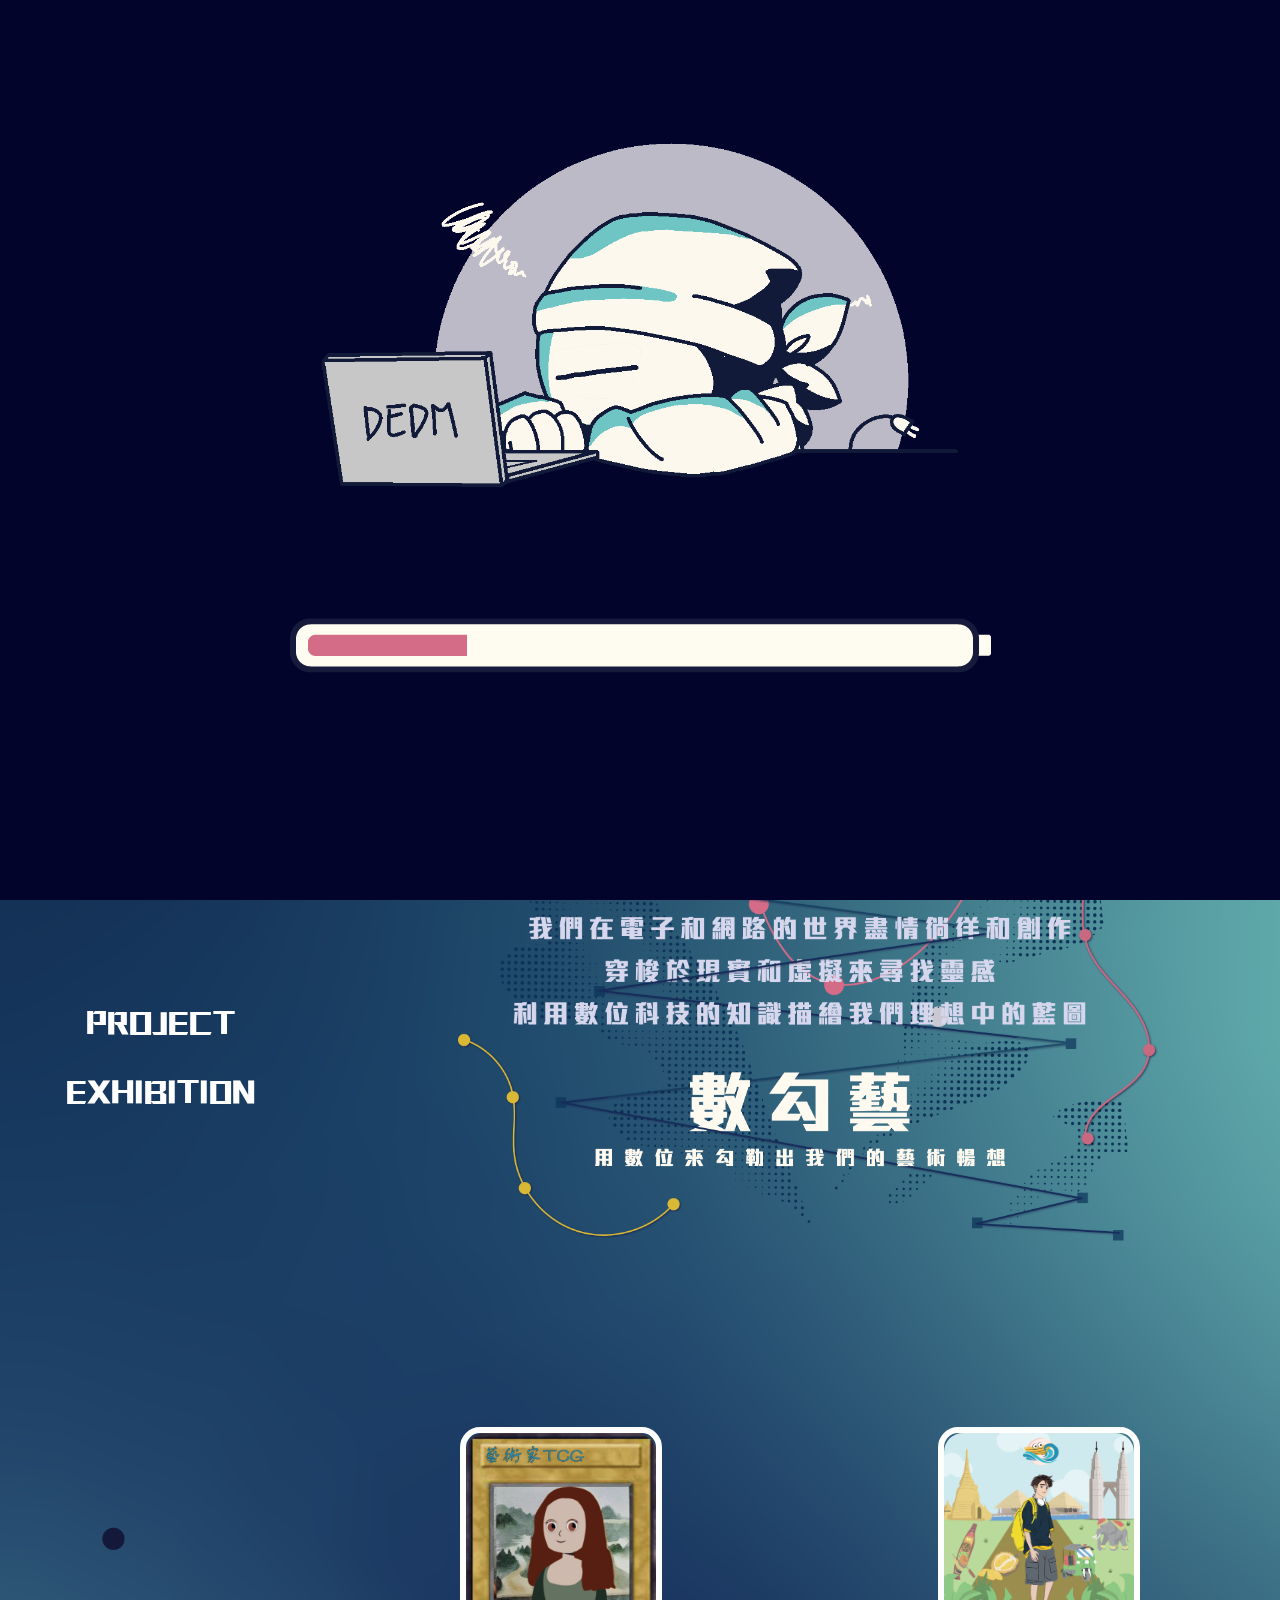
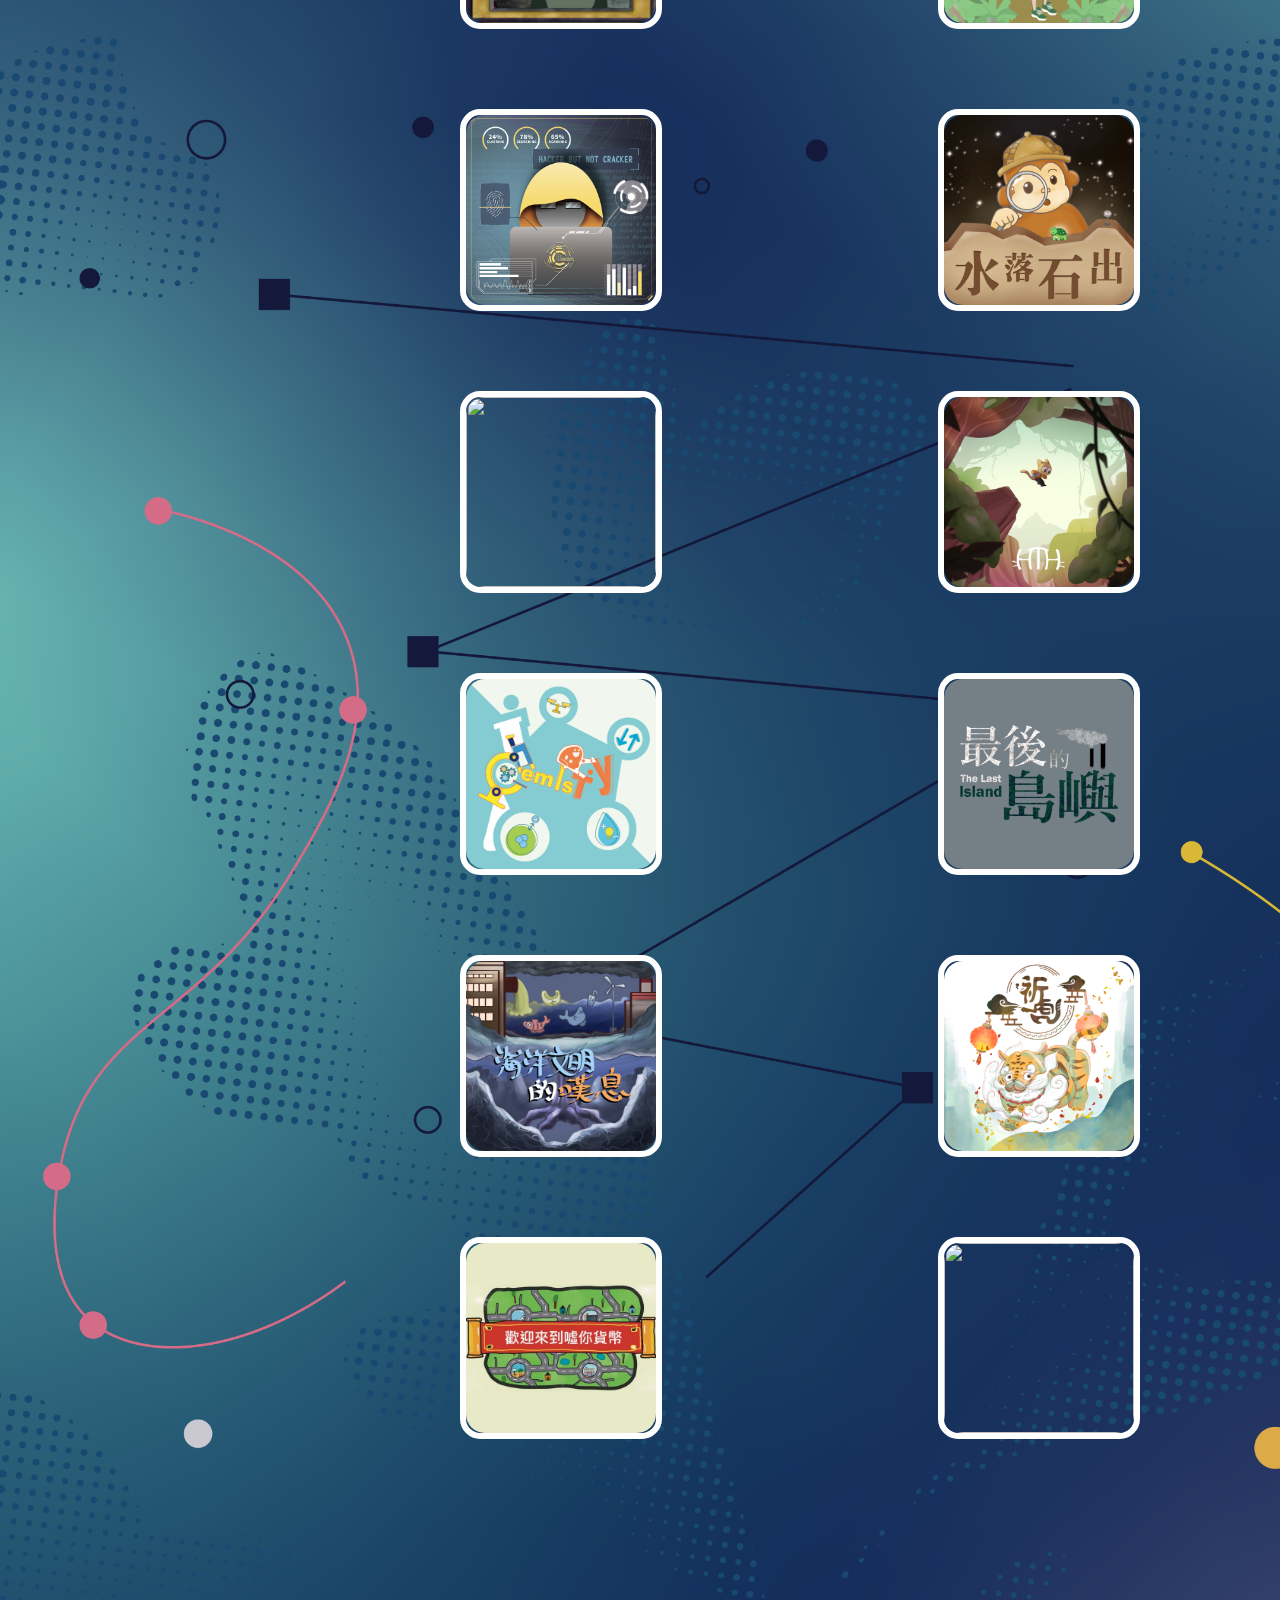
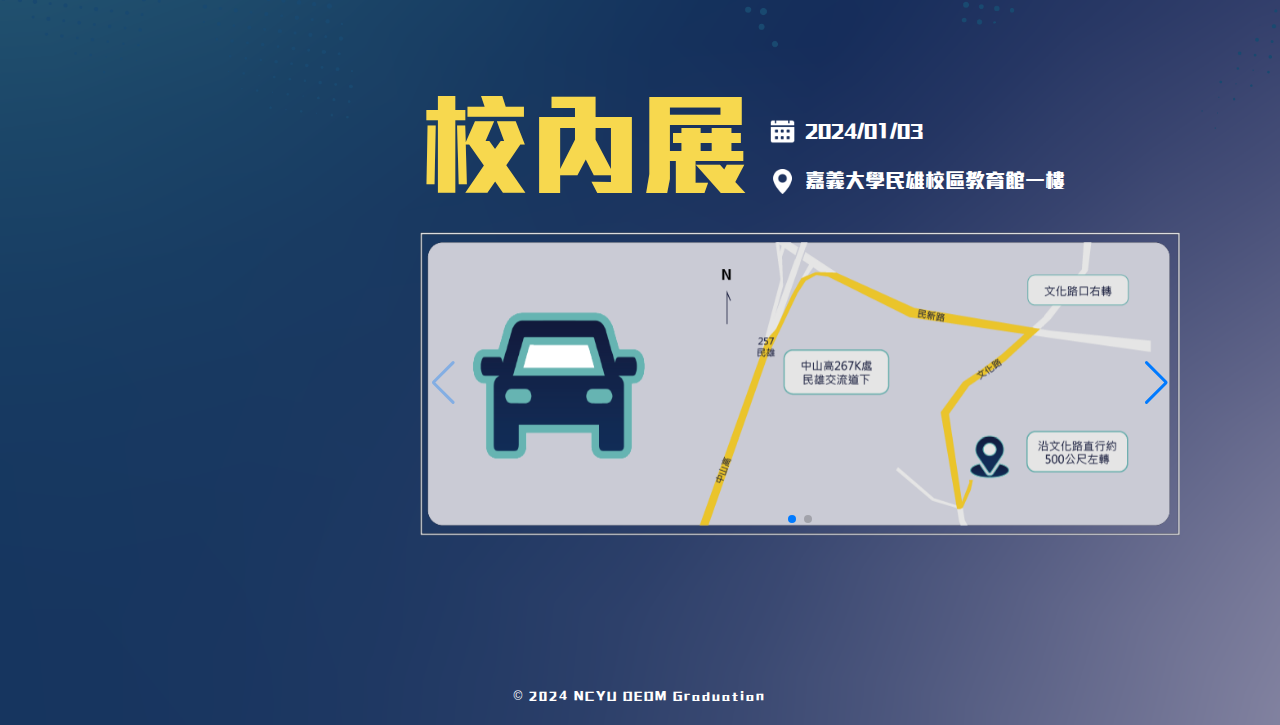
==== commit 123ad319: "0123" ====
--- a/index.html
+++ b/index.html
@@ -1,3 +1,4 @@
+
 <!DOCTYPE HTML>
 <html>
 <head>
@@ -19,9 +20,60 @@
     <link rel="stylesheet" href="css/loading.css">
     <!-- Main style CSS -->
     <link rel="stylesheet" href="css/style.css" />
+    <style>
+    .loading-wrapper{
+        position:fixed;
+        top: 0;
+        left: 0;
+        width: 100%;
+        height: 100%;
+        background: #02042b;
+        z-index: 9999;
+
+    }
+    #mainContainer {
+    display: flex;
+    flex-direction: column;
+    align-items: center;
+    justify-content: center;
+    height: calc(100% - 100px); 
+    margin-top: -75px; 
+    padding-bottom: 100px; 
+}
+
+#loadingContainer, #batteryContainer {
+    display: flex;
+    justify-content: center;
+    align-items: center;
+}
+#loadingImage {
+    transform: scale(0.6); 
+}
+#batteryContainer {
+        margin-top: -100px;
+}
+    </style>
 </head>
 <body>
     <!-- 菜單 -->
+    <div class="loading-wrapper">
+        <div id="mainContainer">
+            <div id="loadingContainer">
+                <img id="loadingImage" src="_0000.png" alt="Loading...">
+            </div>
+            <div id="batteryContainer">
+                <img id="batteryImage" src="電池/0.png" alt="Battery Status">
+            </div>
+        </div>
+        <script src="js/loading.js"></script> 
+        <script>
+            $(document).ready(function(){
+                setTimeout(function(){
+                    $(".loading-wrapper").fadeOut(1000);
+                }, 3200);
+            });
+        </script>
+    </div>
     <div id="menu">
         <div id="menu-content">
             <div id="mynav" class="push">
--- a/css/style.css
+++ b/css/style.css
@@ -231,6 +231,9 @@
         width: 300px;
         top: 100px;
         right: 120px;
+    }
+    .navIndex{
+        padding-left: 0;
     }
 }
 @media screen and (max-width: 730px){
